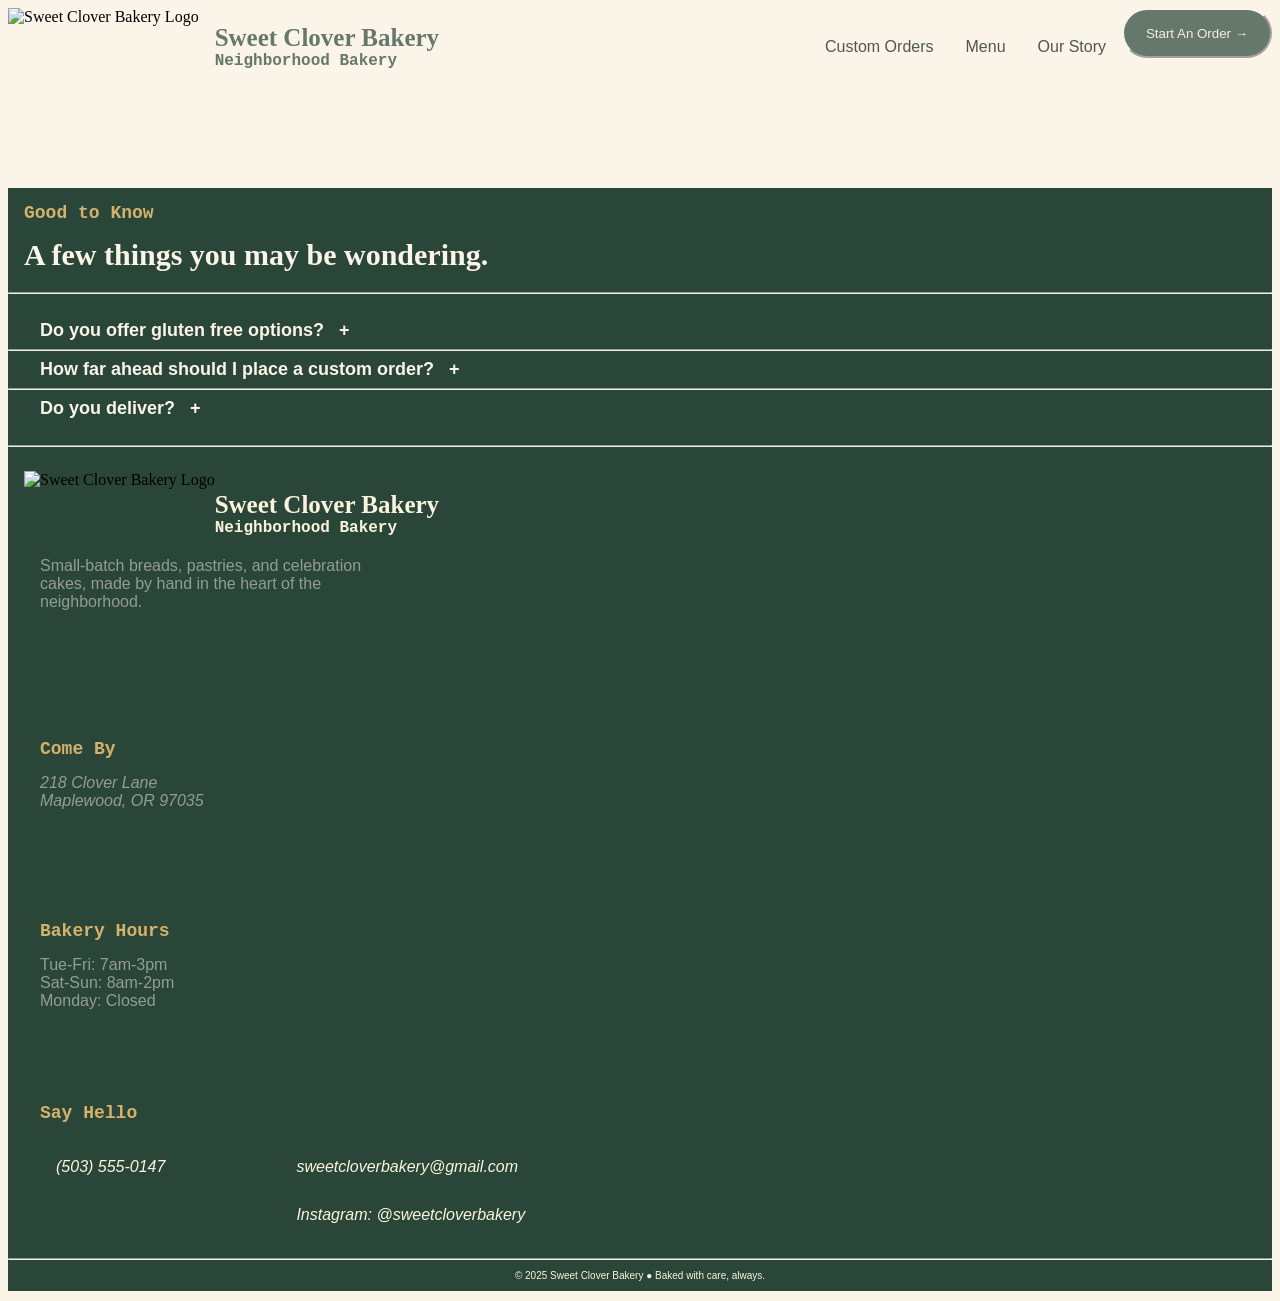
==== index.html @ be69b8a0 "Update index.html" ====
<!DOCTYPE html>
<html lang="en">
   <head>
      <!--
         Project Description:

         Author(s): Morgan Gray
         Date:   10/17/2026
   
         Filename: index.html
      NOTES: FIX STYLESHEET/REPO TO LOWERCASE, ADD MAIN TAG, FIX HEADER AND FOOTER TWEAKING
      -->
      
      <meta charset="utf-8" />
      <meta name="viewport" content="width=device-width, initial-scale=1" />
      <title></title>
      <link href="styles.css" rel="stylesheet" />
   </head>

   <body>
      <header>
         <nav>
           
             <!--logo -->
               <img class="scLogo" src="sweetCloverLogo.png" alt= "Sweet Clover Bakery Logo">
            
             
               <!-- Business Name header, code from: https://share.google/aimode/2FZoVvtYfwHOFoLVv -->
            <h3 class="subtitle"> <span class="title">Sweet Clover Bakery </span> 
               Neighborhood Bakery
            </h3>
            
            <ul>
               <!-- pages -->
               <li><a href="index.html">Our Story</a></li>
               <li><a href="Menu.html">Menu</a></li>
               <li><a href="Custom.html">Custom Orders</a></li>
            </ul>
            
            <!--Start an Order button, arrow unicode from W3Schools-->
            <button id="startOrder" type="button">Start An Order &#8594;</button>
         </nav>
      </header>

      <!--Start of informational content -->
      <div>
         
      </div>
      <footer>
      <!--expandible FAQ menu, code from w3Schools -->
         <h3 class="yellowHeaders"> Good to Know</h3>
         <div id="FAQs">
            <h4 class="bigWhiteText">A few things you may be wondering.</h4>
            <hr>
            <br>
            
            <details>
               <summary><strong>Do you offer gluten free options? &nbsp; +</strong></summary>
               <p>We bake a rotating selection of flourless treats, but our kitchen handles wheat flour daily and is not certified gluten-free.</p>
            </details>
            <hr class="subtleLine">
            
            <details>
               <summary><strong>How far ahead should I place a custom order? &nbsp; + </strong></summary>
               <p>We recommend at least 7 days for celebration cakes and 3 days for pastry boxes. Larger events may require more notice.</p>
            </details>
            <hr class="subtleLine">
            
            <details>
               <summary><strong>Do you deliver? &nbsp; +</strong></summary>
               <p>Local delivery is available for custom orders over $75 within 8 miles. A delivery fee is calculated with your quote.</p>
            </details>
            <br>
            <hr>
         </div>
         
   <!-- logo and name, blurb-->
         <div id="contacDivParent">
            <div class="contactDivChild">
               <img id="bottomLogo" src="greenLogo.png" alt= "Sweet Clover Bakery Logo" >

              <h3 class="subtitle"> <span class="title">Sweet Clover Bakery </span> 
                     Neighborhood Bakery
                  </h3>
               <p id="footerBlurb">Small-batch breads, pastries, and celebration <br>cakes, made by hand in the heart of the <br>neighborhood.</p>
            </div>
            
      <!--normal footer information -->
            <div class="contactDivChild">
               <h6 id="firstYellowHeader">Come By</h6>
              <address id="locationInfo">
                     218 Clover Lane <br>
                     Maplewood, OR 97035
               </address>
            </div>
            <div class="contactDivChild">
               <h6 class="yellowHeaders">Bakery Hours</h6>
               <p class="info">Tue-Fri: 7am-3pm<br>
                  Sat-Sun: 8am-2pm<br>
                  Monday: Closed
               </p>
            </div>
            
            
            <!-- contact info -->
            <div class="contactDivChild">
              <h6 class="yellowHeaders">Say Hello</h6>
              <address id="contactLinks">
                  <p class="info"><a href="tel:+5035550147">(503) 555-0147</a></p>
                  <a href="mailto:sweetcloverbakery@gmail.com">sweetcloverbakery@gmail.com</a><br>
                  <a href="https://instagram.com" target="_blank">Instagram: @sweetcloverbakery</a>
               </address> 
            </div>
         </div>
      
         <hr>
         <!-- unicodes from w3schools -->
         <p id="trademark">&#169; 2025 Sweet Clover Bakery &#x25CF; Baked with care, always.</p>
     
      </footer>
   </body>

</html>
---- styles.css ----
@charset "utf-8";

/*
   Project Name: Sweet Clover Bakery
   Author(s): Anna, Cailyn, Morgan
   Date:10-17-26
   Filename: styles.css

*/


/* HTML AND BODY STYLES */
html {
   background-color: rgb(250, 244, 233);
}


/* HEADER STYLES */
header{
   background:rgb(250, 244, 233);
}

/* NAVIGATION LIST STYLES */
nav{
      display: flex;
      flex-direction: row;
      background:rgb(250, 244, 233);
      column-count: 2;
      column-fill: balance;
}

ul{
   flex-grow: 3;
}
 
/*"menu, our story, custom orders" links*/
ul li{
   list-style-type: none;
   font-family: 'Roboto', 'Open Sans', sans-serif;
   display: flex;
   flex-direction: row;
   float: right;
   align-content: center;
   flex-wrap: nowrap;
}
 
 
ul li a{
   background:rgb(250, 244, 233);
   padding: 14px 16px;
   text-decoration: none;
   font-family: 'Roboto', 'Open Sans', sans-serif;
   color: rgb(81, 87, 81);
   display: flex;
   flex-direction: row;
   flex-wrap: nowrap;
   justify-content:stretch;
   float: right;
}
 
/*puts title and subtitle aligned vertically */
nav span.title{
   font-family: 'Times New Roman', 'Times', serif;
   font-size: 25px;
   color: rgb(102, 120, 107);
   display: block;
}
 
nav h3.subtitle{
  font-family: 'Raleway', 'Courier', monospace;
   font-size: 16px;
   color: rgb(102, 120, 107);
   display: block;
   margin-left: 16px;
}
 
img.scLogo{
   height: 80px;
   width: auto;
   margin: 0px;
}
 
/*Start an Order Button */
button#startOrder{
   background-color: rgb(102, 120, 107);
   color: rgb(244, 239, 228);
   border-radius: 35px;
   border-color: rgb(250, 244, 233);
   text-align: center;
   height: 50px;
   width: 150px;
   display: block;
   float: right;
   cursor:pointer;
}


/* ARTICLE OR DIV STYLES*/
/*collabsible FAQ menu styling */
h4.bigWhiteText{
   font-size: 30px;
   color: rgb(250, 244, 233);
   margin: 0 0 20px 16px;
}
 
details > summary{
   color:rgb(250, 244, 233);
   list-style: none;
   cursor: pointer;
   font-family: 'Roboto', 'Open Sans', sans-serif;
   padding-left: 16px;
   font-size: 18px;
 
}
 
details{
   color:rgb(250, 244, 233);
   font-family: 'Roboto', 'Open Sans', sans-serif;
   padding-left: 16px;
   text-align: left;
}
 
hr.subtleLine{
   color:rgb(102, 120, 107);
}

/* PAGE FOOTER STYLES*/



/* =============================================
   Tablet and Desktop Styles: greater than 510px
   =============================================
*/
@media only screen and (min-width:511px) {
   
      
   
}

/* =============================================
   Tablet and Desktop Styles: greater than 640px
   =============================================
*/
@media only screen and (min-width:641px) {
      
   
}

/* =============================================
   Tablet and Desktop Styles: greater than 720px
   =============================================
*/
@media only screen and (min-width: 721px) {
       
}

/* =============================================
   Tablet and Desktop Styles: greater than 1020px
   =============================================
*/
@media only screen and (min-width: 1021px) {

    
}
/* MENU PAGE STYLES */

#bakeryMenu {
   max-width: 1100px;
   margin: 0 auto;
   padding: 30px 20px;
}

#menuIntro {
   text-align: center;
   margin-bottom: 35px;
}

#bakeryMenu h1,
#bakeryMenu h2 {
   color: #315b3b;
}

.menuCategory {
   margin-bottom: 40px;
}

.menuCategory h2 {
   border-bottom: 2px solid #d5b96b;
   padding-bottom: 10px;
}

.menuCategory table {
   width: 100%;
   border-collapse: collapse;
   background-color: #fffdf8;
}

.menuCategory th,
.menuCategory td {
   padding: 12px;
   text-align: left;
   border-bottom: 1px solid #e5ddce;
}

.menuCategory th {
   background-color: #315b3b;
   color: white;
}

.menuCategory tbody tr:nth-child(even) {
   background-color: #f5efe3;
}

.menuCategory td:last-child,
.menuCategory th:last-child {
   white-space: nowrap;
}

#menuOrder {
   text-align: center;
   padding: 25px 0;
}

.menuLink {
   display: inline-block;
   background-color: #315b3b;
   color: white;
   padding: 12px 20px;
   border-radius: 5px;
   text-decoration: none;
   margin-top: 10px;
}

.menuLink:hover {
   background-color: #24452c;
}

/* PAGE FOOTER STYLES*/
 
footer{
    background-color:rgb(42,70,56);
}
 
/*container for 4 smaller divs*/
div#contactDivParent{
   display: flex;
   width: 100%;
   gap: 40px;
}
 
 
/*small divs: */
div.contactDivChild{
   flex: 1;
   padding: 16px;
   text-align: left;
}
 
img#bottomLogo{
   height:80px;
   width: auto;
   margin: 0px 0px 0px 0px;
   padding: 0px 0px 0px 0px;
   float: left;
}
 
footer span.title{
   font-family: 'Times New Roman', 'Times', serif;
   font-size: 25px;
   color: rgb(250, 244, 223);
   display: block;
   margin: 20px 0px 0px 0px;
}
 
footer h3.subtitle{
   font-family: 'Raleway', 'Courier', monospace;
   font-size: 16px;
   color: rgb(250, 244, 223);
   display: block;
   padding-bottom:20px;
   margin: 0px 0px 0px 16px;
}
 
p#footerBlurb{
   font-family: 'Roboto', 'Open Sans', sans-serif;
   color:rgb(147, 158, 145);
   background-color:rgb(42,70,56);
   float: left;
   margin: 0px 0px 75px 16px;
   padding-top: 0px;
 
}
 
 
/*yellow footer headers ("Come By" is spaced differently) */
footer h6#firstYellowHeader{
margin: 150px 0px 0px 16px;
padding-bottom: 15px;
font-size: 18px;
font-family: 'Raleway', 'Courier', monospace;
color: rgb(212, 178, 108);
}
h6.yellowHeaders, h3.yellowHeaders{
margin: 100px 0px 0px 16px;
padding:15px 0px;
font-size: 18px;
font-family: 'Raleway', 'Courier', monospace;
color: rgb(212, 178, 108);
}
 
 
/*footer info styling */
footer p.info{
   font-family: 'Roboto', 'Open Sans', sans-serif;
   color:rgb(147, 158, 145);
   float: left;
   margin: 0px 0px 20px 16px;
}
 
 
footer address#locationInfo{
   font-family: 'Roboto', 'Open Sans', sans-serif;
   color:rgb(147, 158, 145);
   background-color:rgb(42,70,56);
   margin:  0px 0px 20px 16px;
   display: block;
   float: left;
}
 
 
footer address#contactLinks :link{
   font-family: 'Roboto', 'Open Sans', sans-serif;
   color: rgb(250, 244, 223);
   background-color:rgb(42,70,56);
   text-decoration: none;
   margin: 0px 0px 10px 16px;
   padding: 20px 115px 0px 0px;
   display: inline-block;
}
footer address#contactLinks :hover{
   font-family: 'Roboto', 'Open Sans', sans-serif;
   color:rgbrgb(212, 178, 108);
   background-color: rgb(42,70,56);
   text-decoration: none;
   margin: 0px 0px 20px 16px;
   padding: 20px 700px 0px 0px;
   display: inline-block;
   float: left;
}
footer address#contactLinks :visited{
   font-family: 'Roboto', 'Open Sans', sans-serif;
   color: rgb(147, 158, 145);
   background-color: rgb(42,70,56);
   text-decoration: none;
   margin: 0px 0px 20px 16px;
   padding: 20px 700px 0px 0px;
   display: inline-block;
   float: left;
}
 
p#trademark{
   font-family: 'Roboto', 'Open Sans', sans-serif;
   color: rgb(250, 244, 223);
   text-align: center;
   font-size: 10px;
   padding-bottom: 10px;
}
 
 
/* =============================================
   Tablet and Desktop Styles: greater than 510px
   =============================================
*/
@media only screen and (min-width:511px) {

}
 
/* =============================================
   Tablet and Desktop Styles: greater than 640px
   =============================================
*/
@media only screen and (min-width:641px) {

}
 
/* =============================================
   Tablet and Desktop Styles: greater than 720px
   =============================================
*/
@media only screen and (min-width: 721px) {
}
 
/* =============================================
   Tablet and Desktop Styles: greater than 1020px
   =============================================
*/
@media only screen and (min-width: 1021px) {
 
    

}
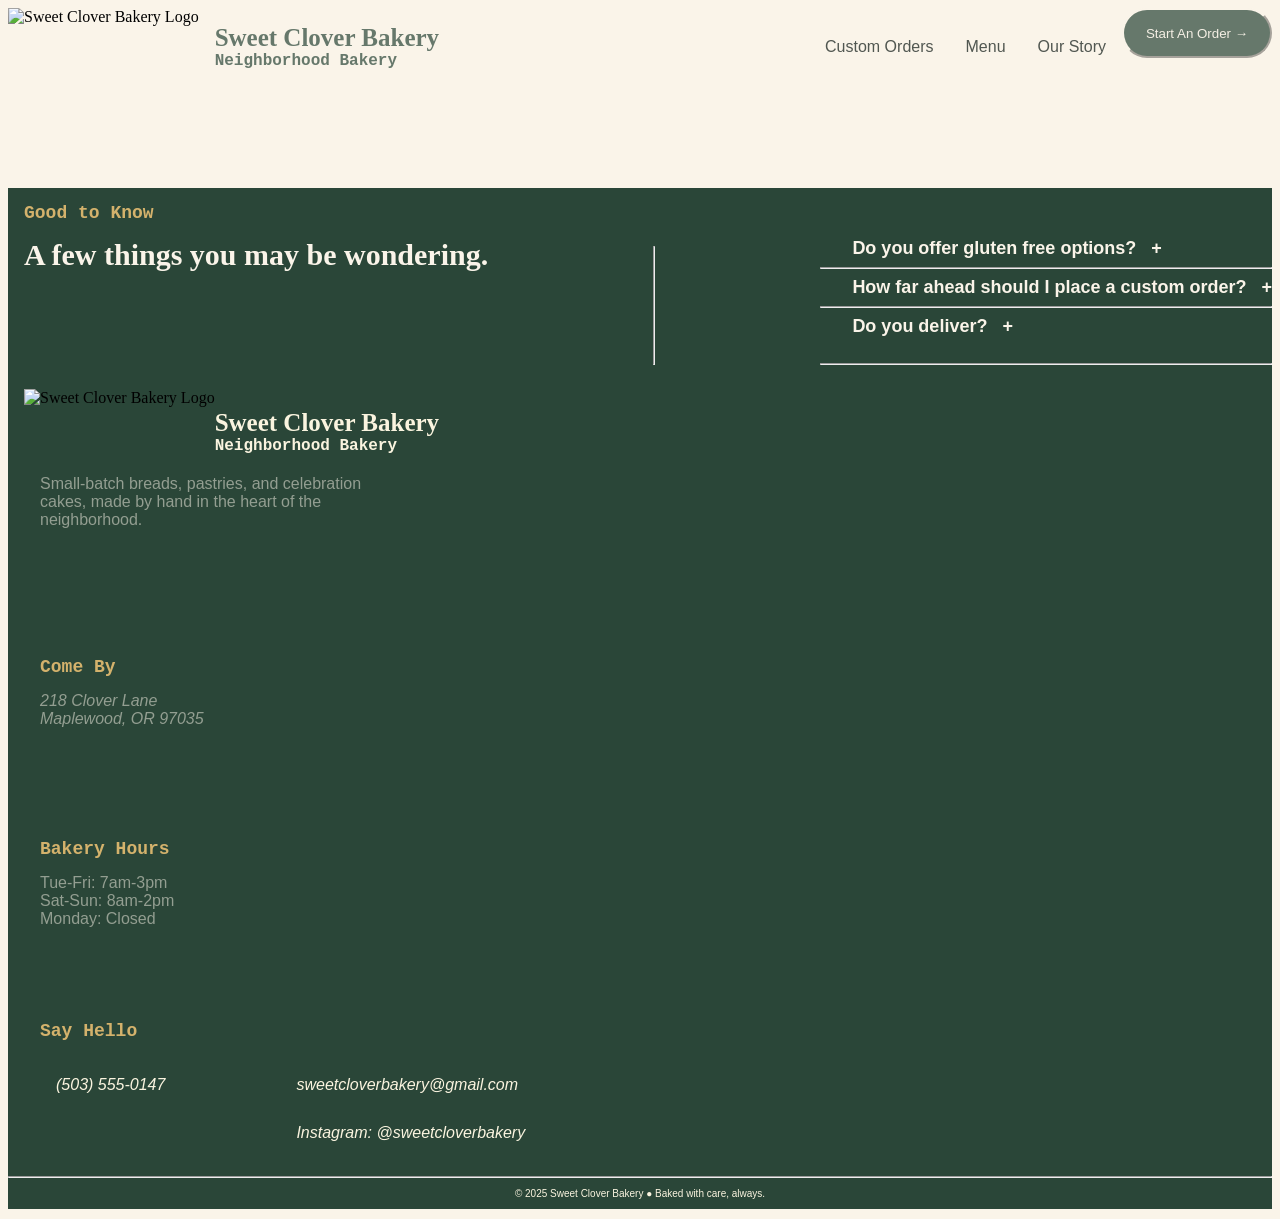
==== commit 1085dfcf: "Update index.html" ====
--- a/index.html
+++ b/index.html
@@ -53,7 +53,7 @@
             <h4 class="bigWhiteText">A few things you may be wondering.</h4>
             <hr>
             <br>
-            
+            <div>
             <details>
                <summary><strong>Do you offer gluten free options? &nbsp; +</strong></summary>
                <p>We bake a rotating selection of flourless treats, but our kitchen handles wheat flour daily and is not certified gluten-free.</p>
@@ -72,6 +72,7 @@
             </details>
             <br>
             <hr>
+            </div>
          </div>
          
    <!-- logo and name, blurb-->
--- a/styles.css
+++ b/styles.css
@@ -125,7 +125,9 @@
 }
 
 /* PAGE FOOTER STYLES*/
-
+div#FAQs {
+   display: flex;
+}
 
 
 /* =============================================
@@ -399,4 +401,4 @@
  
     
 
-}+}
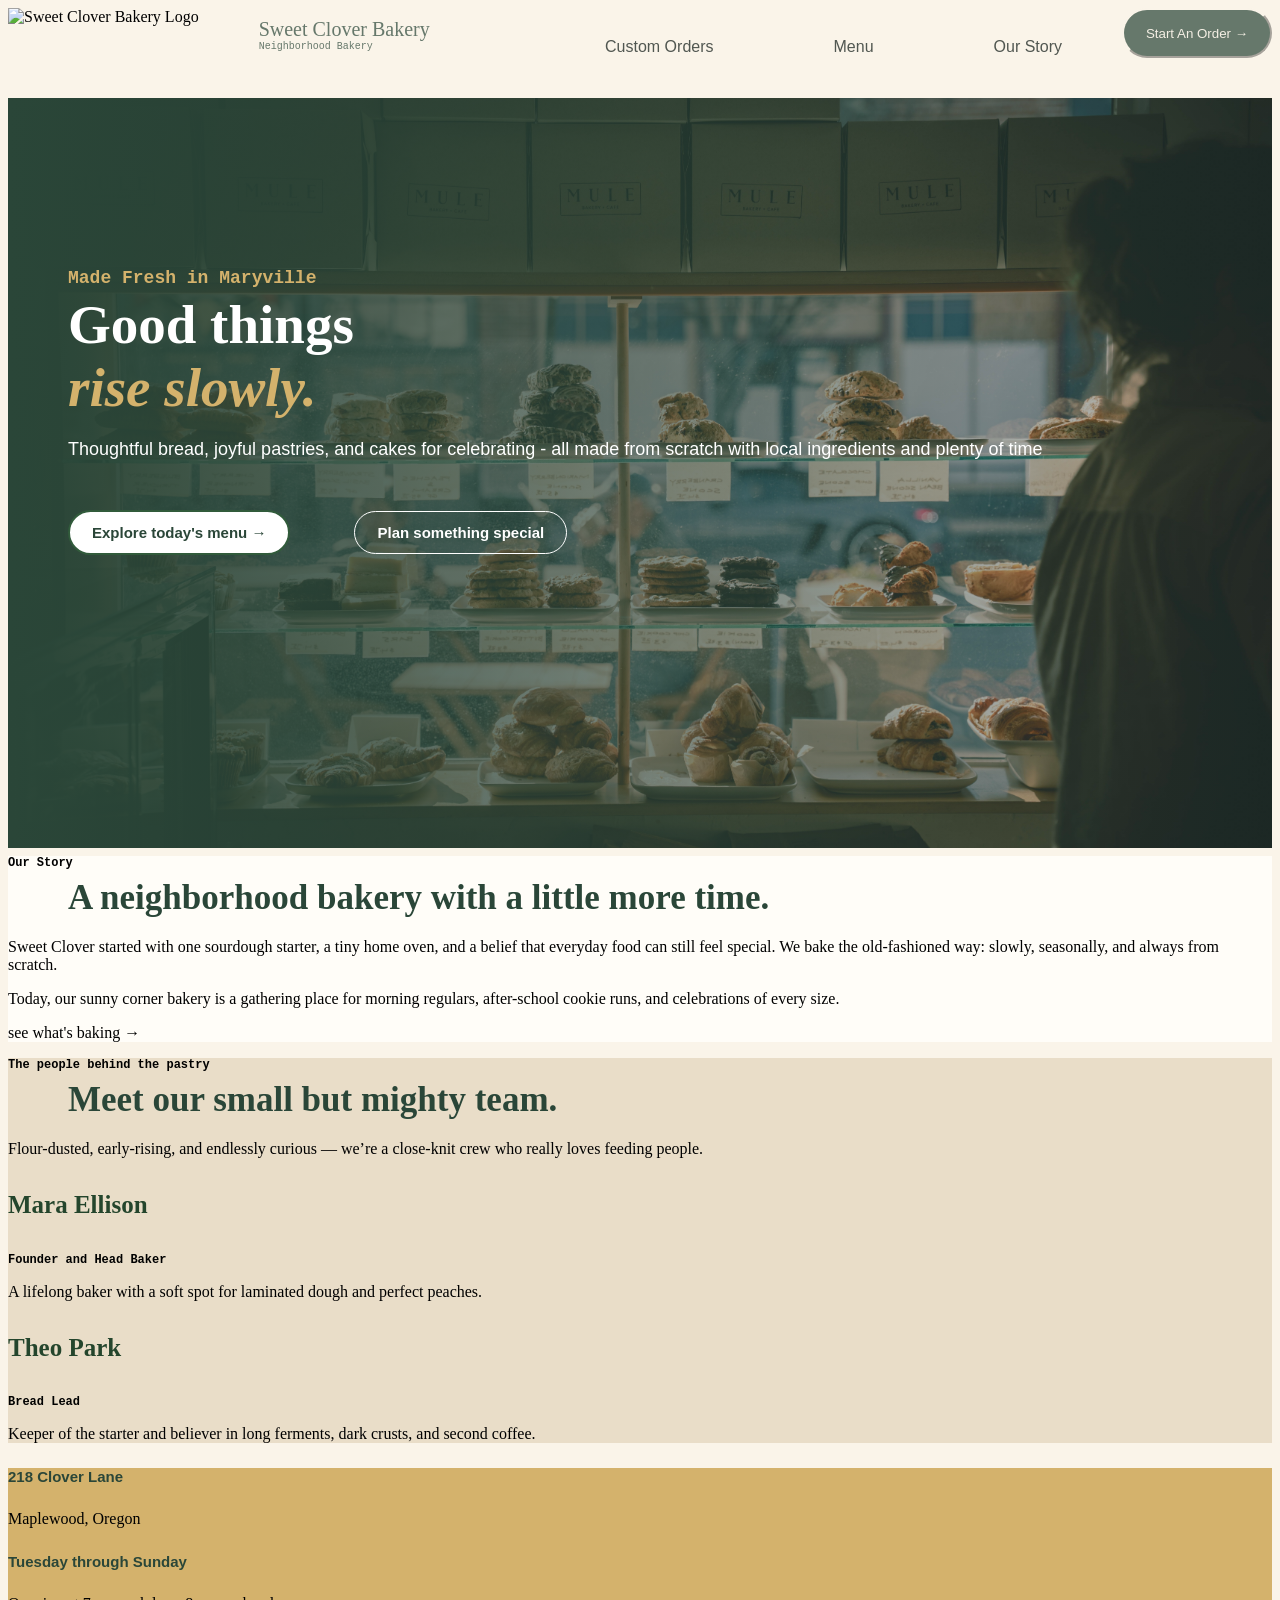
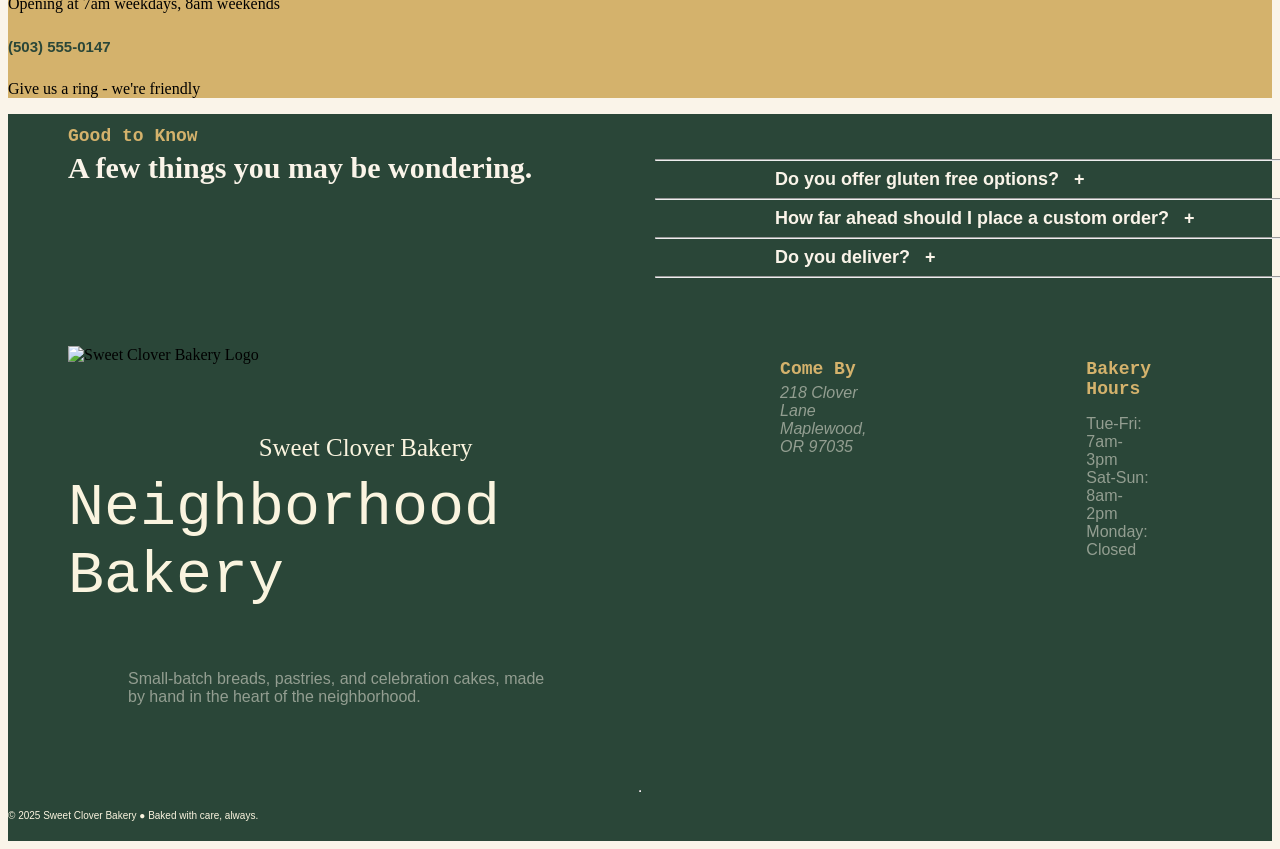
==== commit 080e6804: "Updated Index Footer tweaked for spacing and design, html index content created and partially styled" ====
--- a/index.html
+++ b/index.html
@@ -8,12 +8,12 @@
          Date:   10/17/2026
    
          Filename: index.html
-      NOTES: FIX STYLESHEET/REPO TO LOWERCASE, ADD MAIN TAG, FIX HEADER AND FOOTER TWEAKING
+      NOTES: FIX STYLESHEET/REPO TO LOWERCASE, FIX HEADER AND FOOTER TWEAKING
       -->
       
       <meta charset="utf-8" />
       <meta name="viewport" content="width=device-width, initial-scale=1" />
-      <title></title>
+      <title>Home - Sweet Clover Bakery</title>
       <link href="styles.css" rel="stylesheet" />
    </head>
 
@@ -26,9 +26,9 @@
             
              
                <!-- Business Name header, code from: https://share.google/aimode/2FZoVvtYfwHOFoLVv -->
-            <h3 class="subtitle"> <span class="title">Sweet Clover Bakery </span> 
+            <p class="smallSubtitle"> <span class="smallTitle">Sweet Clover Bakery </span> 
                Neighborhood Bakery
-            </h3>
+            </p>
             
             <ul>
                <!-- pages -->
@@ -42,82 +42,144 @@
          </nav>
       </header>
 
-      <!--Start of informational content -->
+      <main>
+         <!--Banner of homepage with background image and buttons to other pages -->
+         <div id="indexBanner">
+            <h1 class="yellowHeaders">Made Fresh in Maryville</h1>
+            <h2 id= "indexHeaderOne">Good things</h2>
+            <h2 id="indexHeaderTwo"><em>rise slowly.</em></h2>
+            
+            <p>Thoughtful bread, joyful pastries, and cakes for celebrating - all made from scratch with local ingredients and plenty of time</p>
+             
+            <button id="menuButton" type="button">Explore today's menu &#8594;</button>
+            <button id="customButton" type="button">Plan something special</button>
+         </div>
+         
+         <!-- "Our Story" part of homepage -->
+         <div id="indexOurStory">
+            <!--insert image here -->
+            <h1 class="smallHeader"> Our Story</h1>
+            <h3 class="mediumHeaderDark"> A neighborhood bakery with a little more time.</h3>
+            
+            <p>Sweet Clover started with one sourdough starter, a tiny home oven, and a belief
+               that everyday food can still feel special. We bake the old-fashioned way: slowly,
+               seasonally, and always from scratch.</p>
+
+            <p>Today, our sunny corner bakery is a gathering place for morning regulars, 
+               after-school cookie runs, and celebrations of every size.</p>
+            
+            <p>see what's baking &#8594;</p>
+         </div>
+         
+         <!--meet the team -->
+         <div id=indexMeetTheTeam>
+            <h1 class="smallHeader">The people behind the pastry</h1>
+            <h3 class="mediumHeaderDark">Meet our small but mighty team.</h3>
+            <p>Flour-dusted, early-rising, and endlessly curious
+            — we’re a close-knit crew who really loves feeding people.</p>
+            
+            <!--insert image of Mara here -->
+            <h4>Mara Ellison</h4>
+            <h1 class="smallHeader">Founder and Head Baker</h1>
+            
+            <p>A lifelong baker with a soft spot for laminated dough and perfect peaches.</p>
+            
+            <!-- insert image of Theo here -->
+            <h4>Theo Park</h4>
+            <h1 class="smallHeader">Bread Lead</h1>
+            
+            <p>Keeper of the starter and believer in long ferments, dark crusts, and second coffee.</p>
+         </div>
+         
+         <!--Yellow info section INSERT ICONS STILL -->
+         <div id="indexInfoSection">
+            <h5>218 Clover Lane</h5>
+            <p>Maplewood, Oregon</p>
+            <h5>Tuesday through Sunday</h5>
+            <p>Opening at 7am weekdays, 8am weekends</p>
+            <h5>(503) 555-0147</h5>
+            <p>Give us a ring - we're friendly</p>
+         </div>
+         
+      </main>
       <div>
          
       </div>
       <footer>
       <!--expandible FAQ menu, code from w3Schools -->
-         <h3 class="yellowHeaders"> Good to Know</h3>
-         <div id="FAQs">
-            <h4 class="bigWhiteText">A few things you may be wondering.</h4>
-            <hr>
-            <br>
-            <div>
+         <h1 class="yellowHeaders row"> Good to Know</h1>
+         <div class="row" id="faqs">
+            
+            <div id="faqHeader">
+               <h3 i>A few things you may be wondering.</h3>
+            </div>
+            
+            <div id="faqDropBox">
+               <hr>
             <details>
                <summary><strong>Do you offer gluten free options? &nbsp; +</strong></summary>
                <p>We bake a rotating selection of flourless treats, but our kitchen handles wheat flour daily and is not certified gluten-free.</p>
             </details>
-            <hr class="subtleLine">
-            
+            <hr>
+           
             <details>
                <summary><strong>How far ahead should I place a custom order? &nbsp; + </strong></summary>
                <p>We recommend at least 7 days for celebration cakes and 3 days for pastry boxes. Larger events may require more notice.</p>
             </details>
-            <hr class="subtleLine">
-            
+            <hr>
+           
             <details>
                <summary><strong>Do you deliver? &nbsp; +</strong></summary>
                <p>Local delivery is available for custom orders over $75 within 8 miles. A delivery fee is calculated with your quote.</p>
             </details>
-            <br>
+ 
             <hr>
             </div>
          </div>
-         
+        
    <!-- logo and name, blurb-->
-         <div id="contacDivParent">
+         <div class="row" id="contacDivParent">
             <div class="contactDivChild">
                <img id="bottomLogo" src="greenLogo.png" alt= "Sweet Clover Bakery Logo" >
-
-              <h3 class="subtitle"> <span class="title">Sweet Clover Bakery </span> 
+ 
+              <p class="smallSubtitle"> <span class="smallTitle">Sweet Clover Bakery </span>
                      Neighborhood Bakery
-                  </h3>
-               <p id="footerBlurb">Small-batch breads, pastries, and celebration <br>cakes, made by hand in the heart of the <br>neighborhood.</p>
+                  </p>
+               <p class="info">Small-batch breads, pastries, and celebration cakes, made by hand in the heart of the neighborhood.</p>
             </div>
-            
+           
       <!--normal footer information -->
             <div class="contactDivChild">
-               <h6 id="firstYellowHeader">Come By</h6>
-              <address id="locationInfo">
+               <h1 class="yellowHeaders">Come By</h1>
+              <address class="info">
                      218 Clover Lane <br>
                      Maplewood, OR 97035
                </address>
             </div>
             <div class="contactDivChild">
-               <h6 class="yellowHeaders">Bakery Hours</h6>
+               <h1 class="yellowHeaders">Bakery Hours</h1>
                <p class="info">Tue-Fri: 7am-3pm<br>
                   Sat-Sun: 8am-2pm<br>
                   Monday: Closed
                </p>
             </div>
-            
+           
             
             <!-- contact info -->
             <div class="contactDivChild">
-              <h6 class="yellowHeaders">Say Hello</h6>
+              <h1 class="yellowHeaders">Say Hello</h1>
               <address id="contactLinks">
-                  <p class="info"><a href="tel:+5035550147">(503) 555-0147</a></p>
-                  <a href="mailto:sweetcloverbakery@gmail.com">sweetcloverbakery@gmail.com</a><br>
-                  <a href="https://instagram.com" target="_blank">Instagram: @sweetcloverbakery</a>
-               </address> 
+                  <a href=tel:+5035550147>(503) 555-0147 <br></a> 
+                  <a href=mailto:sweetcloverbakery@gmail.com>sweetcloverbakery@gmail.com <br></a> 
+                  <a href=https://www.instagram.com target="_blank">Instagram: @sweetcloverbakery</a>
+               </address>
             </div>
          </div>
-      
+     
          <hr>
          <!-- unicodes from w3schools -->
-         <p id="trademark">&#169; 2025 Sweet Clover Bakery &#x25CF; Baked with care, always.</p>
-     
+         <p class="row" id="trademark">&#169; 2025 Sweet Clover Bakery &#x25CF; Baked with care, always.</p>
+    
       </footer>
    </body>
 
--- a/styles.css
+++ b/styles.css
@@ -47,7 +47,7 @@
  
 ul li a{
    background:rgb(250, 244, 233);
-   padding: 14px 16px;
+   padding: 14px 60px;
    text-decoration: none;
    font-family: 'Roboto', 'Open Sans', sans-serif;
    color: rgb(81, 87, 81);
@@ -59,23 +59,23 @@
 }
  
 /*puts title and subtitle aligned vertically */
-nav span.title{
+nav span.smallTitle{
    font-family: 'Times New Roman', 'Times', serif;
-   font-size: 25px;
+   font-size: 20px;
    color: rgb(102, 120, 107);
    display: block;
 }
  
-nav h3.subtitle{
-  font-family: 'Raleway', 'Courier', monospace;
-   font-size: 16px;
+nav p.smallSubtitle{
+  font-family: 'Courier', monospace;
+   font-size: 10px;
    color: rgb(102, 120, 107);
    display: block;
-   margin-left: 16px;
+   margin-left: 60px;
 }
  
 img.scLogo{
-   height: 80px;
+   height: 50px;
    width: auto;
    margin: 0px;
 }
@@ -96,11 +96,121 @@
 
 
 /* ARTICLE OR DIV STYLES*/
+
+h1.smallHeader{
+   font-size: 12px;
+   font-family: 'Courier', monospace;
+}
+
+h2#indexHeaderOne{
+   font-size: 55px;
+   font-family: serif;
+   color: white;
+   margin: 0px 0px 0px 60px;
+}
+
+h2#indexHeaderTwo{
+   font-size: 55px;
+   font-family: serif;
+   color: rgb(212, 178, 108);
+   margin: 0px 0px 20px 60px;
+}
+
+h3.mediumHeaderDark{
+   font-size: 35px;
+   font-family: serif;
+   color:rgb(42,70,56);
+}
+
+h4{
+   font-size: 25px;
+   font-family: serif;
+   color: rgb(36, 69, 44);
+}
+
+h5{
+   font-size: 15px;
+   font-family: sans-serif;
+   color: rgb(42,70,56);
+}
+
+
+/* Code from https://webdevetc.com/
+ blog/how-to-add-a-gradient-overlay-to-a-background-image-using-just
+-css-and-html/ */
+div#indexBanner{
+   width: 100%;
+   height: 750px;
+   background-image: 
+      linear-gradient(to right, 
+      rgba(42, 70, 56, 1),
+      rgba(102, 120, 107, 0.2)),
+      url("bannerImage.jpg");
+   background-size: cover;
+   background-position: center;
+}
+
+div#indexBanner p{
+   color: white;
+   font-family: sans-serif;
+   font-size: 18px;
+   margin:0px 0px 50px 60px;
+}
+
+button#menuButton{
+   background-color: white;
+   color: rgb(42,70,56);
+   padding: 12px 22px;
+   border: 2px solid rgb(49, 91, 59);
+   border-radius: 60px;
+   font-family: 'Roboto', 'Open Sans', sans-serif;
+   font-size: 15px;
+   font-weight: bold;
+   cursor: pointer;
+   transition: background-color 0.2s ease,
+               color 0.2s ease;
+   margin: 0px 60px 0px 60px;
+}
+
+button#customButton{
+   background-color: transparent;
+   color: white;
+   padding: 12px 22px;
+   border: 0.5px solid white;
+   border-radius: 60px;
+   font-family: 'Roboto', 'Open Sans', sans-serif;
+   font-size: 15px;
+   font-weight: bold;
+   cursor: pointer;
+   transition: background-color 0.2s ease,
+               color 0.2s ease;
+   margin: 0px 60px 0px 0px;
+}
+
+
+
+
+
+
+
+
 /*collabsible FAQ menu styling */
-h4.bigWhiteText{
+div#indexOurStory{
+   background-color: rgb(255, 253, 248);
+}
+
+div#indexMeetTheTeam{
+   background-color: rgb(233, 221, 200);
+}
+
+div#indexInfoSection{
+   background-color: rgb(212, 178, 108);
+}
+
+h3{
    font-size: 30px;
    color: rgb(250, 244, 233);
-   margin: 0 0 20px 16px;
+   margin: 0 0 20px 60px;
 }
  
 details > summary{
@@ -108,7 +218,7 @@
    list-style: none;
    cursor: pointer;
    font-family: 'Roboto', 'Open Sans', sans-serif;
-   padding-left: 16px;
+   padding-left: 60px;
    font-size: 18px;
  
 }
@@ -116,7 +226,7 @@
 details{
    color:rgb(250, 244, 233);
    font-family: 'Roboto', 'Open Sans', sans-serif;
-   padding-left: 16px;
+   padding-left: 60px;
    text-align: left;
 }
  
@@ -124,9 +234,707 @@
    color:rgb(102, 120, 107);
 }
 
+
 /* PAGE FOOTER STYLES*/
-div#FAQs {
+
+
+footer{
    display: flex;
+   flex-wrap: wrap;
+   background-color:rgb(42,70,56);
+} 
+
+.row{
+   display: flex;
+   width: 100%;
+   gap: 15px;
+} 
+
+.yellowHeaders, yellowHeader row{
+flex: 1 0 100%;
+font-size: 18px;
+font-family: 'Courier', monospace;
+color: rgb(212, 178, 108);
+margin-bottom: 5px;
+margin-left: 60px;
+}
+
+div#indexBanner h1{
+   padding-top: 170px;
+}
+
+#faqHeader{
+   flex: 1 0 50%;
+}
+
+#faqDropBox{
+   flex: 1 0 50%;
+}
+
+#contacDivParent{
+   flex: 1 0 25%;
+   flex-wrap: nowrap;
+
+   
+   width: 100%;
+   gap: 40px;
+}
+
+#trademark {
+   flex: 1 0 100%;
+   font-family: 'Roboto', 'Open Sans', sans-serif;
+   color: rgb(250, 244, 223);
+   text-align: center;
+   font-size: 10px;
+   padding-bottom: 10px;
+}
+ 
+div.contactDivChild{
+   flex: 1;
+   padding: 60px;
+}
+
+img#bottomLogo{
+   height:75px;
+   width: auto;
+   float: left;
+   margin: 0px;
+}
+
+
+footer span.smallTitle{
+   font-family: 'Times New Roman', 'Times', serif;
+   font-size: 25px;
+   color: rgb(250, 244, 223);
+}
+
+footer p.smallSubtitle{
+   font-family:'Courier', monospace;
+   font-size: 60px;
+   color: rgb(250, 244, 223);
+   margin-right: 60px;
+}
+
+/*START OF CODE THAT NEEDS FIXED */ 
+p.info, address.info{
+   font-family: 'Roboto', 'Open Sans', sans-serif;
+   color:rgb(147, 158, 145);
+   background-color:rgb(42,70,56);
+   margin-left: 60px;
+}
+
+/*Instagram link needs fixed */
+footer address#contactLinks :link{
+   font-family: 'Roboto', 'Open Sans', sans-serif;
+   color: rgb(250, 244, 223);
+   background-color:rgb(42,70,56);
+   text-decoration: none;
+}
+
+footer address#contactLinks :visited{
+   font-family: 'Roboto', 'Open Sans', sans-serif;
+   color: rgb(147, 158, 145);
+   background-color: rgb(42,70,56);
+   text-decoration: none;
+}
+
+
+footer address#contactLinks :hover{
+   font-family: 'Roboto', 'Open Sans', sans-serif;
+   color:rgb(212, 178, 108);
+   background-color: rgb(42,70,56);
+   text-decoration: none;
+}
+
+ 
+
+/* MENU PAGE STYLES */
+
+#bakeryMenu {
+   max-width: 1100px;
+   margin: 0 auto;
+   padding: 30px 20px;
+}
+
+#menuIntro {
+   text-align: center;
+   margin-bottom: 35px;
+}
+
+#bakeryMenu h1,
+#bakeryMenu h2 {
+   color: #315b3b;
+}
+
+.menuCategory {
+   margin-bottom: 40px;
+}
+
+.menuCategory h2 {
+   border-bottom: 2px solid #d5b96b;
+   padding-bottom: 10px;
+}
+
+.menuCategory table {
+   width: 100%;
+   border-collapse: collapse;
+   background-color: #fffdf8;
+}
+
+.menuCategory th,
+.menuCategory td {
+   padding: 12px;
+   text-align: left;
+   border-bottom: 1px solid #e5ddce;
+}
+
+.menuCategory th {
+   background-color: #315b3b;
+   color: white;
+}
+
+.menuCategory tbody tr:nth-child(even) {
+   background-color: #f5efe3;
+}
+
+.menuCategory td:last-child,
+.menuCategory th:last-child {
+   white-space: nowrap;
+}
+
+#menuOrder {
+   text-align: center;
+   padding: 25px 0;
+}
+
+.menuLink {
+   display: inline-block;
+   background-color: #315b3b;
+   color: white;
+   padding: 12px 20px;
+   border-radius: 5px;
+   text-decoration: none;
+   margin-top: 10px;
+}
+
+.menuLink:hover {
+   background-color: #24452c;
+}
+
+/* PAGE FOOTER STYLES*/
+ 
+
+ 
+
+
+ 
+ 
+
+
+ 
+
+ 
+
+ 
+ 
+/* =============================================
+   Tablet and Desktop Styles: greater than 510px
+   =============================================
+*/
+@media only screen and (min-width:511px) {
+
+}
+ 
+/* =============================================
+   Tablet and Desktop Styles: greater than 640px
+   =============================================
+*/
+@media only screen and (min-width:641px) {
+
+}
+ 
+/* =============================================
+   Tablet and Desktop Styles: greater than 720px
+   =============================================
+*/
+@media only screen and (min-width: 721px) {
+}
+ 
+/* =============================================
+   Tablet and Desktop Styles: greater than 1020px
+   =============================================
+*/
+@media only screen and (min-width: 1021px) {
+ 
+    
+
+}
+
+/* =============================================
+   CUSTOM ORDERS PAGE STYLES
+   Added for the Sweet Clover Bakery milestone
+   ============================================= */
+
+#customOrders {
+   background-color: rgb(250, 244, 233);
+   color: rgb(65, 70, 62);
+   font-family: 'Roboto', 'Open Sans', sans-serif;
+   line-height: 1.7;
+}
+
+#customOrders * {
+   box-sizing: border-box;
+}
+
+#customOrders h1,
+#customOrders h2,
+#customOrders h3 {
+   font-family:'Courier', monospace;
+   line-height: 1.3;
+}
+
+#customOrders h1,
+#customOrders h2 {
+   color: rgb(49, 91, 59);
+}
+
+#customOrders h3 {
+   color: rgb(102, 120, 107);
+}
+
+#customOrders p {
+   max-width: 720px;
+}
+
+#customOrders img {
+   display: block;
+   width: 100%;
+   height: 100%;
+   object-fit: cover;
+}
+
+#customOrders .customEyebrow {
+   color: rgb(130, 105, 57);
+   font-size: 0.78rem;
+   font-weight: bold;
+   letter-spacing: 2px;
+   margin-bottom: 10px;
+}
+
+#customOrders .customTagline {
+   color: rgb(102, 120, 107);
+   font-size: 1.15rem;
+   font-style: italic;
+}
+
+/* Introduction and hero image */
+
+#customOrders #customHero {
+   display: grid;
+   grid-template-columns: 1fr;
+   gap: 30px;
+   align-items: center;
+   padding: 45px 6%;
+}
+
+#customOrders .customHeroText {
+   padding: 10px 0;
+}
+
+#customOrders .customHeroText h1 {
+   font-family: 'Times New Roman', 'Times', serif;
+   font-size: clamp(2.2rem, 5vw, 3.6rem);
+   margin: 0 0 15px;
+}
+
+#customOrders .customHeroImage {
+   height: 300px;
+   overflow: hidden;
+   border-radius: 12px;
+}
+
+#customOrders .customHeroImage img {
+   border-radius: 12px;
+}
+
+#customOrders .customButton,
+#customOrders .customSubmitButton {
+   display: inline-block;
+   background-color: rgb(49, 91, 59);
+   color: rgb(255, 253, 248);
+   padding: 13px 22px;
+   border: 2px solid rgb(49, 91, 59);
+   border-radius: 6px;
+   text-decoration: none;
+   font-family: 'Roboto', 'Open Sans', sans-serif;
+   font-size: 1rem;
+   font-weight: bold;
+   cursor: pointer;
+   transition: background-color 0.2s ease,
+               color 0.2s ease;
+}
+
+#customOrders .customButton {
+   margin-top: 12px;
+}
+
+#customOrders .customButton:hover,
+#customOrders .customSubmitButton:hover {
+   background-color: rgb(36, 69, 44);
+   border-color: rgb(36, 69, 44);
+}
+
+#customOrders .customButton:focus-visible,
+#customOrders button:focus-visible,
+#customOrders input:focus-visible,
+#customOrders select:focus-visible,
+#customOrders textarea:focus-visible {
+   outline: 3px solid rgb(130, 105, 57);
+   outline-offset: 3px;
+}
+
+/* Shared section layout */
+
+#customOrders .customSection {
+   padding: 50px 6%;
+}
+
+#customOrders .customAltSection {
+   background-color: rgb(245, 239, 227);
+}
+
+#customOrders .customSectionHeading {
+   max-width: 760px;
+   margin: 0 auto 35px;
+   text-align: center;
+}
+
+#customOrders .customSectionHeading p {
+   margin-left: auto;
+   margin-right: auto;
+}
+
+#customOrders .customSectionHeading h2 {
+   font-family: 'Times New Roman', 'Times', serif;
+   font-size: clamp(1.9rem, 4vw, 2.6rem);
+   margin: 0 0 14px;
+}
+
+#customOrders .customSectionHeading > p:last-child {
+   margin-bottom: 0;
+}
+
+/* Cake feature cards */
+
+#customOrders .customFeatureGrid {
+   display: grid;
+   grid-template-columns: 1fr;
+   gap: 24px;
+   max-width: 1100px;
+   margin: 0 auto;
+}
+
+#customOrders .customFeature {
+   background-color: rgb(255, 253, 248);
+   border: 1px solid rgb(229, 221, 206);
+   border-radius: 10px;
+   overflow: hidden;
+}
+
+#customOrders .customFeature > img {
+   height: 230px;
+}
+
+#customOrders .customFeatureContent {
+   padding: 22px;
+}
+
+#customOrders .customFeatureContent h3,
+#customOrders .customTreatText h3 {
+   font-size: 1.25rem;
+   margin-top: 0;
+   margin-bottom: 12px;
+}
+
+#customOrders .customOptionList {
+   padding-left: 22px;
+   margin-bottom: 0;
+}
+
+#customOrders .customOptionList li {
+   margin-bottom: 5px;
+}
+
+/* Cookies and dessert boxes */
+
+#customOrders .customTreatGrid {
+   display: grid;
+   grid-template-columns: 1fr;
+   gap: 25px;
+   max-width: 1100px;
+   margin: 0 auto;
+}
+
+#customOrders .customTreatCard {
+   background-color: rgb(255, 253, 248);
+   border: 1px solid rgb(229, 221, 206);
+   border-radius: 10px;
+   overflow: hidden;
+}
+
+#customOrders .customTreatCard > img {
+   height: 260px;
+}
+
+#customOrders .customTreatText {
+   padding: 24px;
+}
+
+#customOrders .customTreatText p {
+   margin-top: 0;
+}
+
+/* Four-step ordering process */
+
+#customOrders .customSteps {
+   display: grid;
+   grid-template-columns: 1fr;
+   gap: 25px;
+   max-width: 1100px;
+   margin: 0 auto;
+}
+
+#customOrders .customStep {
+   padding: 24px;
+   border-top: 3px solid rgb(212, 178, 108);
+   background-color: rgb(255, 253, 248);
+   border-radius: 4px;
+}
+
+#customOrders .customStepNumber {
+   display: block;
+   color: rgb(130, 105, 57);
+   font-family: 'Times New Roman', 'Times', serif;
+   font-size: 2rem;
+   font-weight: bold;
+   margin-bottom: 12px;
+}
+
+#customOrders .customStep h3 {
+   font-size: 1.15rem;
+   margin: 0 0 10px;
+}
+
+#customOrders .customStep p {
+   margin-bottom: 0;
+}
+
+#customOrders .customNotice {
+   max-width: 850px;
+   margin: 30px auto 0;
+   padding: 18px 22px;
+   background-color: rgb(255, 253, 248);
+   border-left: 4px solid rgb(212, 178, 108);
+   border-radius: 4px;
+}
+
+/* Custom order request form */
+
+#customOrders .customForm {
+   max-width: 900px;
+   margin: 0 auto;
+   padding: 28px;
+   background-color: rgb(255, 253, 248);
+   border: 1px solid rgb(229, 221, 206);
+   border-radius: 10px;
+}
+
+#customOrders .customForm fieldset {
+   min-width: 0;
+   margin: 0 0 28px;
+   padding: 22px;
+   border: 1px solid rgb(213, 185, 107);
+   border-radius: 6px;
+}
+
+#customOrders .customForm legend {
+   padding: 0 10px;
+   color: rgb(49, 91, 59);
+   font-family: 'Courier', monospace;
+   font-size: 1.15rem;
+   font-weight: bold;
+}
+
+#customOrders .customFormGrid {
+   display: grid;
+   grid-template-columns: 1fr;
+   gap: 20px;
+}
+
+#customOrders .customFormField {
+   display: flex;
+   flex-direction: column;
+   min-width: 0;
+   gap: 7px;
+}
+
+#customOrders .customFormField label {
+   color: rgb(65, 70, 62);
+   font-weight: bold;
+}
+
+#customOrders .customFormField input,
+#customOrders .customFormField select,
+#customOrders .customFormField textarea {
+   width: 100%;
+   min-height: 46px;
+   padding: 11px 12px;
+   border: 1px solid rgb(6, 166, 151);
+   border-radius: 5px;
+   background-color: white;
+   color: rgb(45, 49, 44);
+   font: inherit;
+}
+
+#customOrders .customFormField textarea {
+   min-height: 130px;
+   resize: vertical;
+}
+
+#customOrders .customFormField input::placeholder,
+#customOrders .customFormField textarea::placeholder {
+   color: rgb(95, 99, 91);
+   opacity: 1;
+}
+
+#customOrders .customFullWidth {
+   grid-column: 1 / -1;
+}
+
+#customOrders .customFieldHint {
+   font-size: 0.92rem;
+   color: rgb(83, 87, 78);
+}
+
+#customOrders .customFormActions {
+   display: flex;
+   flex-wrap: wrap;
+   gap: 12px;
+   align-items: center;
+}
+
+#customOrders .customResetButton {
+   display: inline-block;
+   padding: 13px 22px;
+   border: 2px solid rgb(102, 120, 107);
+   border-radius: 6px;
+   background-color: transparent;
+   color: rgb(49, 91, 59);
+   font: inherit;
+   font-weight: bold;
+   cursor: pointer;
+}
+
+#customOrders .customResetButton:hover {
+   background-color: rgb(236, 239, 231);
+}
+
+#customOrders .customFormDisclaimer {
+   margin: 22px 0 0;
+   font-size: 0.9rem;
+   color: rgb(83, 87, 78);
+}
+
+/* Responsive layout: tablets */
+
+@media only screen and (min-width: 641px) {
+   #customOrders #customHero {
+      grid-template-columns: 1fr 1fr;
+      gap: 40px;
+      padding-top: 60px;
+      padding-bottom: 60px;
+   }
+
+   #customOrders .customHeroImage {
+      height: 400px;
+   }
+
+   #customOrders .customFeatureGrid {
+      grid-template-columns: repeat(2, minmax(0, 1fr));
+   }
+
+   #customOrders .customSteps {
+      grid-template-columns: repeat(2, minmax(0, 1fr));
+   }
+
+   #customOrders .customFormGrid {
+      grid-template-columns: repeat(2, minmax(0, 1fr));
+   }
+}
+
+/* Responsive layout: desktop */
+
+@media only screen and (min-width: 1021px) {
+   #customOrders .customFeatureGrid {
+      grid-template-columns: repeat(3, minmax(0, 1fr));
+   }
+
+   #customOrders .customTreatGrid {
+      grid-template-columns: repeat(2, minmax(0, 1fr));
+   }
+
+   #customOrders .customSteps {
+      grid-template-columns: repeat(4, minmax(0, 1fr));
+   }
+
+   #customOrders #customHero {
+      padding-left: max(6%, calc((100% - 1200px) / 2));
+      padding-right: max(6%, calc((100% - 1200px) / 2));
+   }
+}
+
+/* Small-screen form and spacing adjustments */
+
+@media only screen and (max-width: 510px) {
+   #customOrders #customHero,
+   #customOrders .customSection {
+      padding: 60px 20px;
+   }
+
+   #customOrders .customHeroImage {
+      height: 240px;
+   }
+
+   #customOrders .customForm {
+      padding: 60px;
+   }
+
+   #customOrders .customForm fieldset {
+      padding: 15px;
+   }
+
+   #customOrders .customFormActions {
+      flex-direction: column;
+      align-items: stretch;
+   }
+
+   #customOrders .customSubmitButton,
+   #customOrders .customResetButton {
+      width: 100%;
+   }
+}
+
+/* Respect visitors who prefer reduced motion */
+
+@media (prefers-reduced-motion: reduce) {
+   #customOrders .customButton,
+   #customOrders .customSubmitButton {
+      transition: none;
+   }
+
+   html {
+      scroll-behavior: auto;
+   }
 }
 
 
@@ -165,240 +973,3 @@
 
     
 }
-/* MENU PAGE STYLES */
-
-#bakeryMenu {
-   max-width: 1100px;
-   margin: 0 auto;
-   padding: 30px 20px;
-}
-
-#menuIntro {
-   text-align: center;
-   margin-bottom: 35px;
-}
-
-#bakeryMenu h1,
-#bakeryMenu h2 {
-   color: #315b3b;
-}
-
-.menuCategory {
-   margin-bottom: 40px;
-}
-
-.menuCategory h2 {
-   border-bottom: 2px solid #d5b96b;
-   padding-bottom: 10px;
-}
-
-.menuCategory table {
-   width: 100%;
-   border-collapse: collapse;
-   background-color: #fffdf8;
-}
-
-.menuCategory th,
-.menuCategory td {
-   padding: 12px;
-   text-align: left;
-   border-bottom: 1px solid #e5ddce;
-}
-
-.menuCategory th {
-   background-color: #315b3b;
-   color: white;
-}
-
-.menuCategory tbody tr:nth-child(even) {
-   background-color: #f5efe3;
-}
-
-.menuCategory td:last-child,
-.menuCategory th:last-child {
-   white-space: nowrap;
-}
-
-#menuOrder {
-   text-align: center;
-   padding: 25px 0;
-}
-
-.menuLink {
-   display: inline-block;
-   background-color: #315b3b;
-   color: white;
-   padding: 12px 20px;
-   border-radius: 5px;
-   text-decoration: none;
-   margin-top: 10px;
-}
-
-.menuLink:hover {
-   background-color: #24452c;
-}
-
-/* PAGE FOOTER STYLES*/
- 
-footer{
-    background-color:rgb(42,70,56);
-}
- 
-/*container for 4 smaller divs*/
-div#contactDivParent{
-   display: flex;
-   width: 100%;
-   gap: 40px;
-}
- 
- 
-/*small divs: */
-div.contactDivChild{
-   flex: 1;
-   padding: 16px;
-   text-align: left;
-}
- 
-img#bottomLogo{
-   height:80px;
-   width: auto;
-   margin: 0px 0px 0px 0px;
-   padding: 0px 0px 0px 0px;
-   float: left;
-}
- 
-footer span.title{
-   font-family: 'Times New Roman', 'Times', serif;
-   font-size: 25px;
-   color: rgb(250, 244, 223);
-   display: block;
-   margin: 20px 0px 0px 0px;
-}
- 
-footer h3.subtitle{
-   font-family: 'Raleway', 'Courier', monospace;
-   font-size: 16px;
-   color: rgb(250, 244, 223);
-   display: block;
-   padding-bottom:20px;
-   margin: 0px 0px 0px 16px;
-}
- 
-p#footerBlurb{
-   font-family: 'Roboto', 'Open Sans', sans-serif;
-   color:rgb(147, 158, 145);
-   background-color:rgb(42,70,56);
-   float: left;
-   margin: 0px 0px 75px 16px;
-   padding-top: 0px;
- 
-}
- 
- 
-/*yellow footer headers ("Come By" is spaced differently) */
-footer h6#firstYellowHeader{
-margin: 150px 0px 0px 16px;
-padding-bottom: 15px;
-font-size: 18px;
-font-family: 'Raleway', 'Courier', monospace;
-color: rgb(212, 178, 108);
-}
-h6.yellowHeaders, h3.yellowHeaders{
-margin: 100px 0px 0px 16px;
-padding:15px 0px;
-font-size: 18px;
-font-family: 'Raleway', 'Courier', monospace;
-color: rgb(212, 178, 108);
-}
- 
- 
-/*footer info styling */
-footer p.info{
-   font-family: 'Roboto', 'Open Sans', sans-serif;
-   color:rgb(147, 158, 145);
-   float: left;
-   margin: 0px 0px 20px 16px;
-}
- 
- 
-footer address#locationInfo{
-   font-family: 'Roboto', 'Open Sans', sans-serif;
-   color:rgb(147, 158, 145);
-   background-color:rgb(42,70,56);
-   margin:  0px 0px 20px 16px;
-   display: block;
-   float: left;
-}
- 
- 
-footer address#contactLinks :link{
-   font-family: 'Roboto', 'Open Sans', sans-serif;
-   color: rgb(250, 244, 223);
-   background-color:rgb(42,70,56);
-   text-decoration: none;
-   margin: 0px 0px 10px 16px;
-   padding: 20px 115px 0px 0px;
-   display: inline-block;
-}
-footer address#contactLinks :hover{
-   font-family: 'Roboto', 'Open Sans', sans-serif;
-   color:rgbrgb(212, 178, 108);
-   background-color: rgb(42,70,56);
-   text-decoration: none;
-   margin: 0px 0px 20px 16px;
-   padding: 20px 700px 0px 0px;
-   display: inline-block;
-   float: left;
-}
-footer address#contactLinks :visited{
-   font-family: 'Roboto', 'Open Sans', sans-serif;
-   color: rgb(147, 158, 145);
-   background-color: rgb(42,70,56);
-   text-decoration: none;
-   margin: 0px 0px 20px 16px;
-   padding: 20px 700px 0px 0px;
-   display: inline-block;
-   float: left;
-}
- 
-p#trademark{
-   font-family: 'Roboto', 'Open Sans', sans-serif;
-   color: rgb(250, 244, 223);
-   text-align: center;
-   font-size: 10px;
-   padding-bottom: 10px;
-}
- 
- 
-/* =============================================
-   Tablet and Desktop Styles: greater than 510px
-   =============================================
-*/
-@media only screen and (min-width:511px) {
-
-}
- 
-/* =============================================
-   Tablet and Desktop Styles: greater than 640px
-   =============================================
-*/
-@media only screen and (min-width:641px) {
-
-}
- 
-/* =============================================
-   Tablet and Desktop Styles: greater than 720px
-   =============================================
-*/
-@media only screen and (min-width: 721px) {
-}
- 
-/* =============================================
-   Tablet and Desktop Styles: greater than 1020px
-   =============================================
-*/
-@media only screen and (min-width: 1021px) {
- 
-    
-
-}
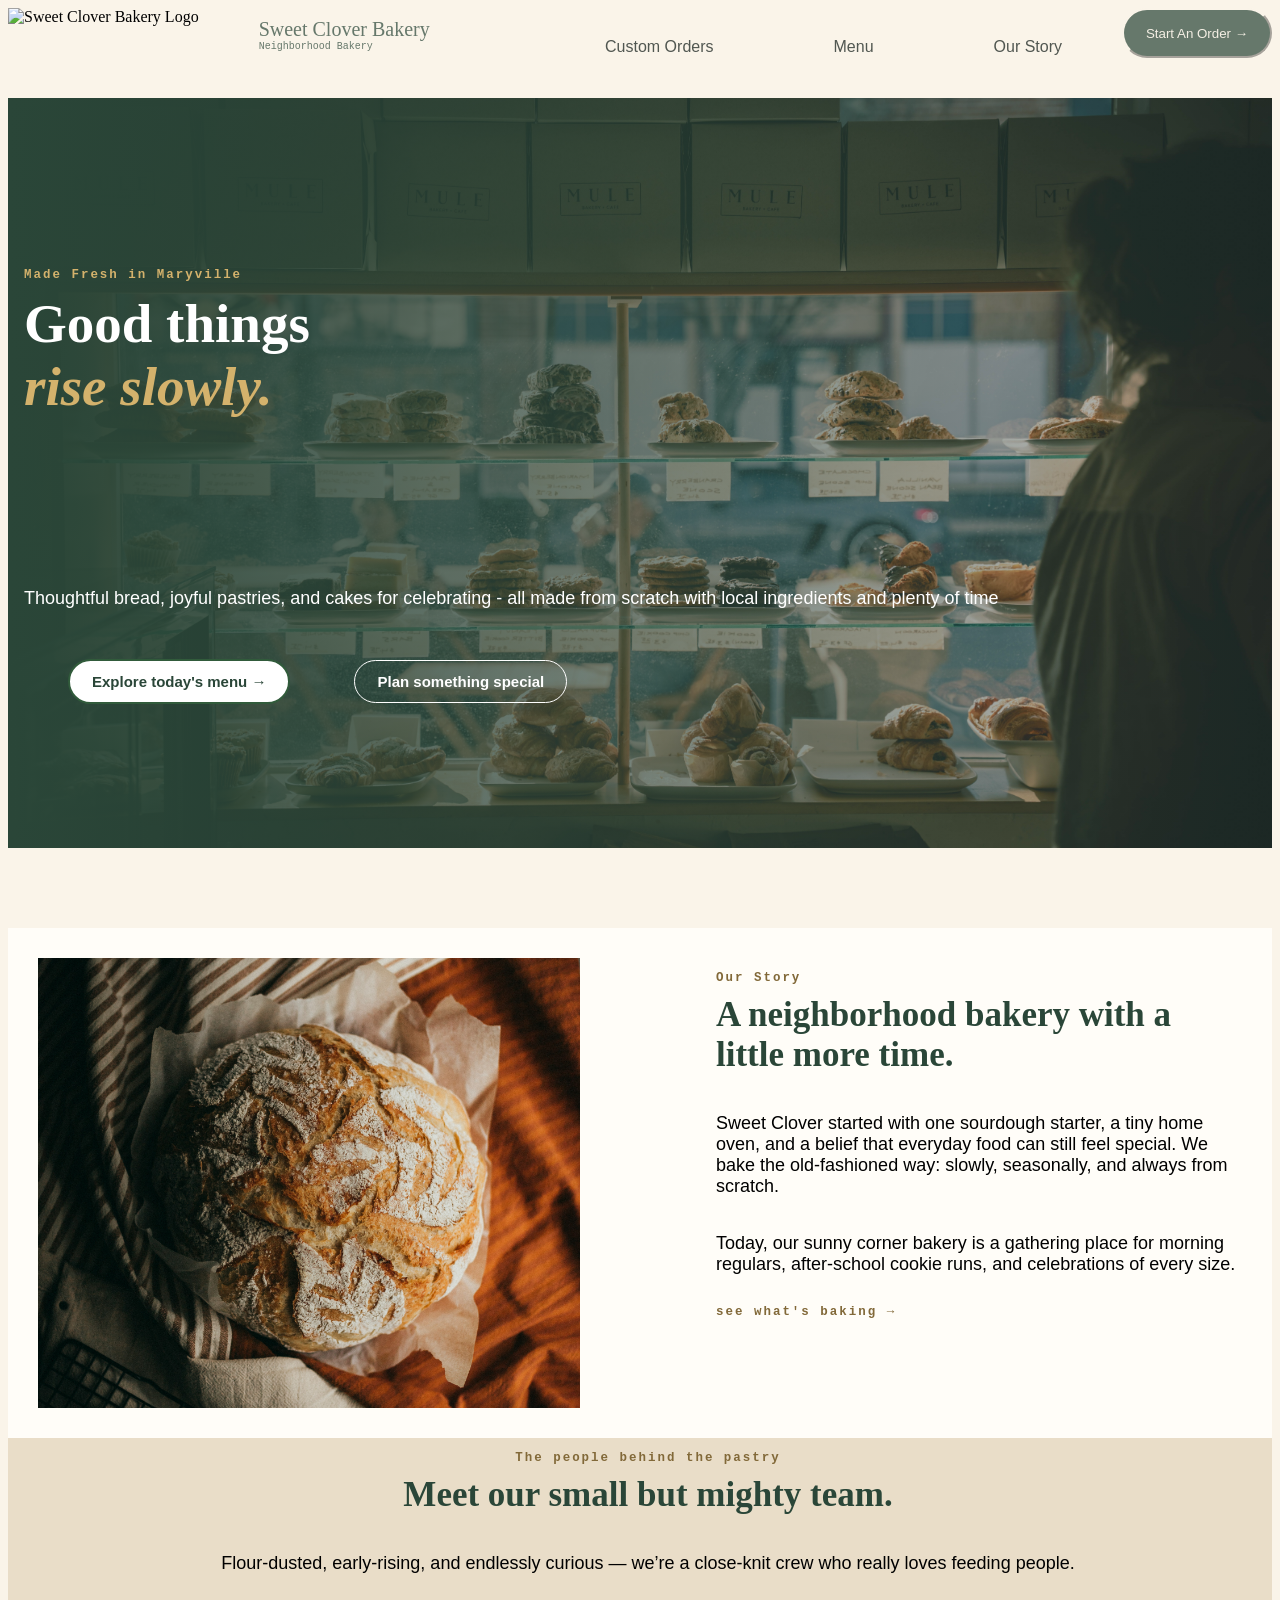
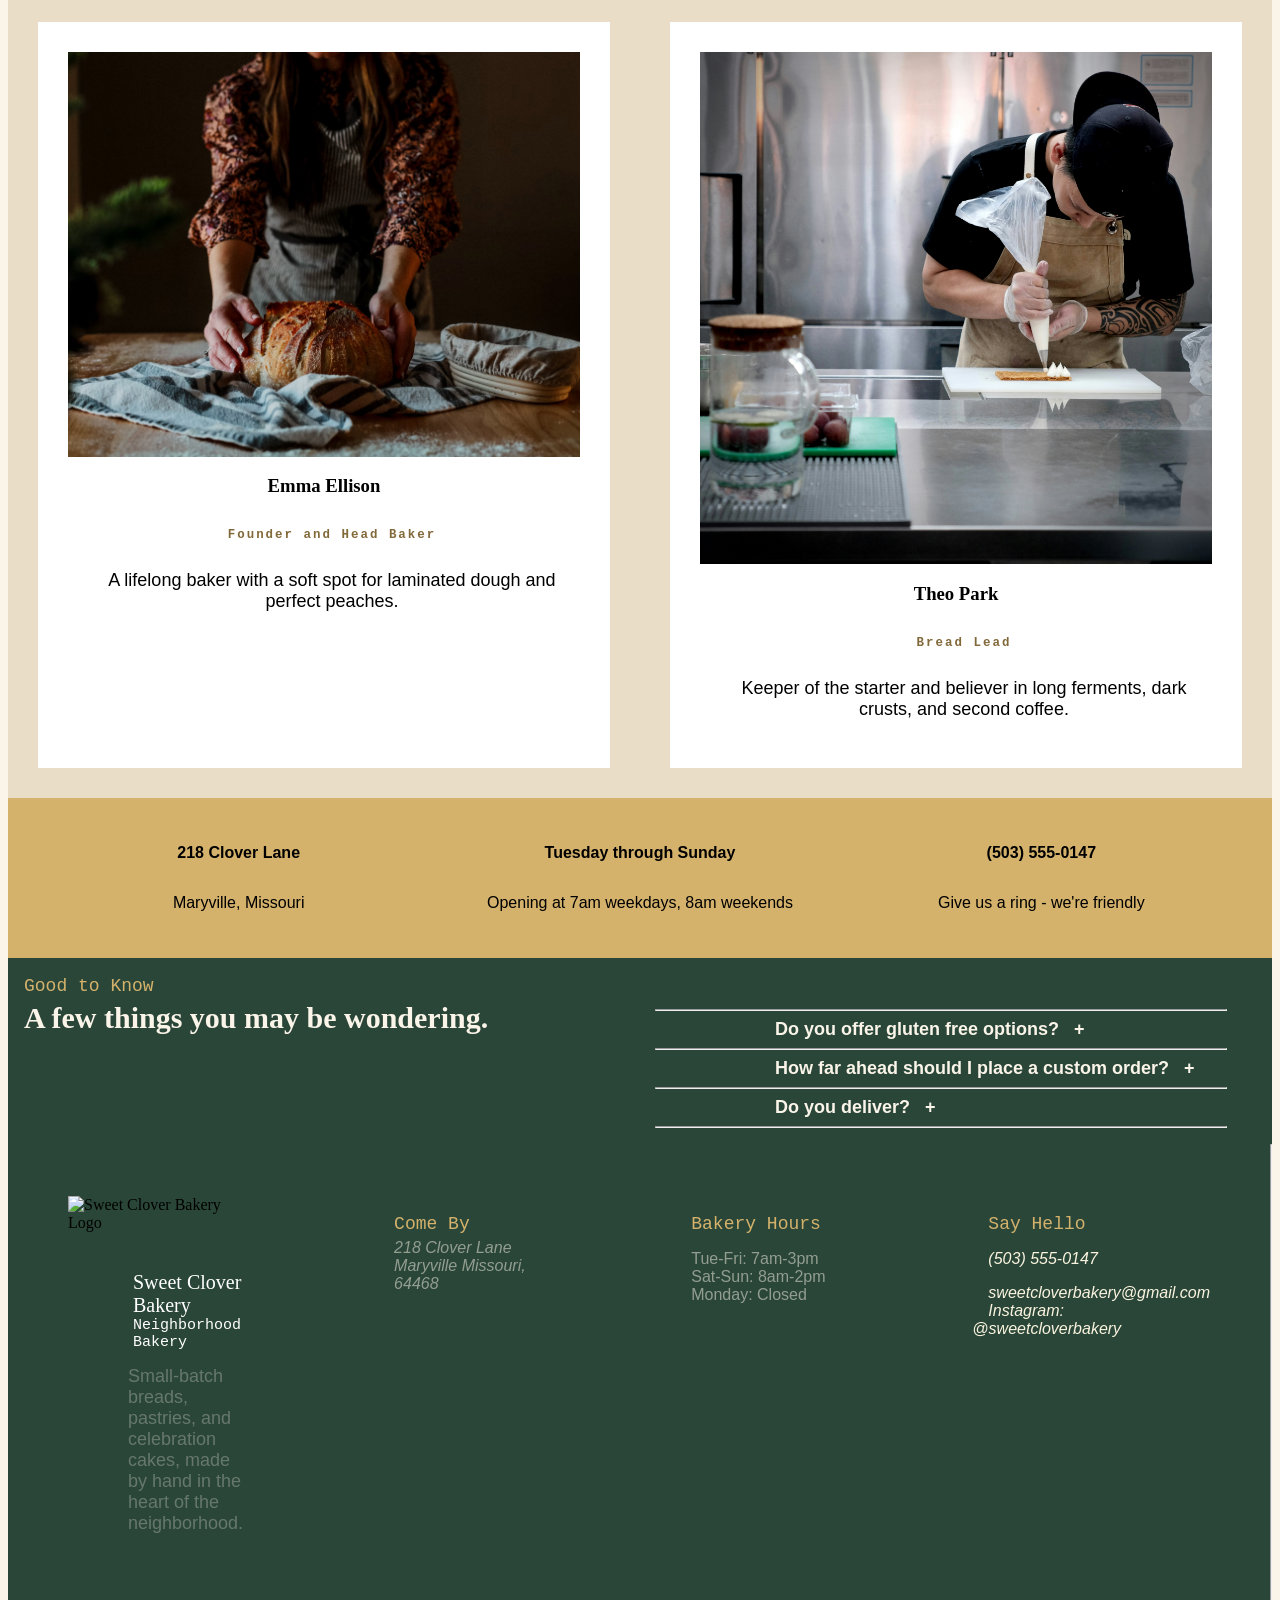
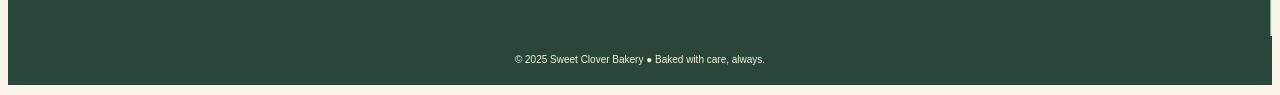
==== commit 123d6a38: "Completed Index Layout finished the index content and styling, fixed footers across all pages." ====
--- a/index.html
+++ b/index.html
@@ -41,99 +41,116 @@
             <button id="startOrder" type="button">Start An Order &#8594;</button>
          </nav>
       </header>
-
       <main>
+         
+      </main>
          <!--Banner of homepage with background image and buttons to other pages -->
          <div id="indexBanner">
-            <h1 class="yellowHeaders">Made Fresh in Maryville</h1>
-            <h2 id= "indexHeaderOne">Good things</h2>
-            <h2 id="indexHeaderTwo"><em>rise slowly.</em></h2>
-            
-            <p>Thoughtful bread, joyful pastries, and cakes for celebrating - all made from scratch with local ingredients and plenty of time</p>
-             
+            <p class="smallHeadingDefault">Made Fresh in Maryville</p>
+            <h1 id="goodThings">Good things</h1>
+            <h1 id="riseSlowly"><em>rise slowly.</em></h1>
+
+             <p class="paragraph">Thoughtful bread, joyful pastries, and cakes for celebrating - all made from scratch with local ingredients and plenty of time</p>
             <button id="menuButton" type="button">Explore today's menu &#8594;</button>
             <button id="customButton" type="button">Plan something special</button>
          </div>
-         
+      
          <!-- "Our Story" part of homepage -->
          <div id="indexOurStory">
-            <!--insert image here -->
-            <h1 class="smallHeader"> Our Story</h1>
-            <h3 class="mediumHeaderDark"> A neighborhood bakery with a little more time.</h3>
-            
-            <p>Sweet Clover started with one sourdough starter, a tiny home oven, and a belief
+            
+            <div class="ourStoryCols">
+            <img id="firstLoaf" src="bread.jpg" alt="Sweet Clover Bakery founder displaying a loaf of bread" />
+            </div>
+            
+            <div class="ourStoryCols">
+                   <p class="smallHeadingBrown"> Our Story</p>
+            <h2 class="mediumHeaderDark"> A neighborhood bakery with a little more time.</h2>
+            
+            <p class="paragraph">Sweet Clover started with one sourdough starter, a tiny home oven, and a belief
                that everyday food can still feel special. We bake the old-fashioned way: slowly,
                seasonally, and always from scratch.</p>
 
-            <p>Today, our sunny corner bakery is a gathering place for morning regulars, 
+            <p class="paragraph">Today, our sunny corner bakery is a gathering place for morning regulars, 
                after-school cookie runs, and celebrations of every size.</p>
             
-            <p>see what's baking &#8594;</p>
-         </div>
-         
-         <!--meet the team -->
+            <p class="smallHeadingBrown">see what's baking &#8594;</p>
+
+            </div>
+         </div>
+      
+       <!--meet the team -->
          <div id=indexMeetTheTeam>
-            <h1 class="smallHeader">The people behind the pastry</h1>
-            <h3 class="mediumHeaderDark">Meet our small but mighty team.</h3>
-            <p>Flour-dusted, early-rising, and endlessly curious
-            — we’re a close-knit crew who really loves feeding people.</p>
-            
-            <!--insert image of Mara here -->
-            <h4>Mara Ellison</h4>
-            <h1 class="smallHeader">Founder and Head Baker</h1>
-            
-            <p>A lifelong baker with a soft spot for laminated dough and perfect peaches.</p>
-            
-            <!-- insert image of Theo here -->
-            <h4>Theo Park</h4>
-            <h1 class="smallHeader">Bread Lead</h1>
-            
-            <p>Keeper of the starter and believer in long ferments, dark crusts, and second coffee.</p>
-         </div>
-         
-         <!--Yellow info section INSERT ICONS STILL -->
+            
+               <p class="smallHeadingBrown">The people behind the pastry</p>
+               <h2 class="mediumHeaderDark">Meet our small but mighty team.</h2>
+               <p class="paragraph">Flour-dusted, early-rising, and endlessly curious
+               — we’re a close-knit crew who really loves feeding people.</p>
+            
+            
+            <div class="meetTheTeamChild">
+               <div id="Emma">
+                  <img class="teamImages" src="emma.avif" alt="Founder Emma holding a loaf of bread" />
+                  <h3>Emma Ellison</h3>
+                  <p class="smallHeadingBrown">Founder and Head Baker</p>
+
+                  <p class="paragraph">A lifelong baker with a soft spot for laminated dough and perfect peaches.</p>
+               </div>
+               
+               <div id="Carter">
+                  <img class="teamImages" src="carter.jpg" alt="Bread Lead Carter frosting a desert" />
+                  <h3>Theo Park</h3>
+                  <p class="smallHeadingBrown">Bread Lead</p>
+
+                  <p class="paragraph">Keeper of the starter and believer in long ferments, dark crusts, and second coffee.</p>
+               </div>
+            </div>
+         </div>
+      
+        <!--Yellow info section -->
          <div id="indexInfoSection">
-            <h5>218 Clover Lane</h5>
-            <p>Maplewood, Oregon</p>
-            <h5>Tuesday through Sunday</h5>
+            <div class="infoChild">
+            <p><strong>218 Clover Lane</strong></p>
+            <p>Maryville, Missouri</p>
+            </div>
+            
+            <div class="infoChild">
+            <p><strong>Tuesday through Sunday</strong></p>
             <p>Opening at 7am weekdays, 8am weekends</p>
-            <h5>(503) 555-0147</h5>
-            <p>Give us a ring - we're friendly</p>
-         </div>
-         
-      </main>
-      <div>
-         
-      </div>
-      <footer>
+            </div>
+            
+            <div class="infoChild">
+               <p><strong>(503) 555-0147</strong></p>
+               <p>Give us a ring - we're friendly</p>
+               </div>
+         </div>
+<footer>
       <!--expandible FAQ menu, code from w3Schools -->
-         <h1 class="yellowHeaders row"> Good to Know</h1>
+         <p class="yellowHeaders row"> Good to Know</p>
          <div class="row" id="faqs">
-            
-            <div id="faqHeader">
-               <h3 i>A few things you may be wondering.</h3>
-            </div>
-            
+            <div id="faqHeader"><h2>A few things you may be wondering.</h2>
+ 
+ 
+               </div>
             <div id="faqDropBox">
-               <hr>
+               <hr class="line">
             <details>
                <summary><strong>Do you offer gluten free options? &nbsp; +</strong></summary>
                <p>We bake a rotating selection of flourless treats, but our kitchen handles wheat flour daily and is not certified gluten-free.</p>
             </details>
-            <hr>
+            <hr class="line">
            
             <details>
                <summary><strong>How far ahead should I place a custom order? &nbsp; + </strong></summary>
                <p>We recommend at least 7 days for celebration cakes and 3 days for pastry boxes. Larger events may require more notice.</p>
             </details>
-            <hr>
+            <hr class="line">
            
             <details>
                <summary><strong>Do you deliver? &nbsp; +</strong></summary>
                <p>Local delivery is available for custom orders over $75 within 8 miles. A delivery fee is calculated with your quote.</p>
             </details>
  
-            <hr>
+            <hr class="line">
             </div>
          </div>
         
@@ -142,22 +159,23 @@
             <div class="contactDivChild">
                <img id="bottomLogo" src="greenLogo.png" alt= "Sweet Clover Bakery Logo" >
  
-              <p class="smallSubtitle"> <span class="smallTitle">Sweet Clover Bakery </span>
+              
+              <p id="subtitle"> <span id="title">Sweet Clover Bakery </span>
                      Neighborhood Bakery
                   </p>
-               <p class="info">Small-batch breads, pastries, and celebration cakes, made by hand in the heart of the neighborhood.</p>
+               <p class="paragraph">Small-batch breads, pastries, and celebration <br>cakes, made by hand in the heart of the <br>neighborhood.</p>
             </div>
            
       <!--normal footer information -->
             <div class="contactDivChild">
-               <h1 class="yellowHeaders">Come By</h1>
+               <p class="yellowHeaders">Come By</p>
               <address class="info">
                      218 Clover Lane <br>
-                     Maplewood, OR 97035
+                     Maryville Missouri, 64468
                </address>
             </div>
             <div class="contactDivChild">
-               <h1 class="yellowHeaders">Bakery Hours</h1>
+               <p class="yellowHeaders">Bakery Hours</p>
                <p class="info">Tue-Fri: 7am-3pm<br>
                   Sat-Sun: 8am-2pm<br>
                   Monday: Closed
@@ -167,11 +185,11 @@
             
             <!-- contact info -->
             <div class="contactDivChild">
-              <h1 class="yellowHeaders">Say Hello</h1>
+              <p class="yellowHeaders">Say Hello</p>
               <address id="contactLinks">
-                  <a href=tel:+5035550147>(503) 555-0147 <br></a> 
-                  <a href=mailto:sweetcloverbakery@gmail.com>sweetcloverbakery@gmail.com <br></a> 
-                  <a href=https://www.instagram.com target="_blank">Instagram: @sweetcloverbakery</a>
+                  <p class="info"><a href=tel:+5035550147>(503) 555-0147</a></p>
+                  <a  class="info" href=mailto:sweetcloverbakery@gmail.com>sweetcloverbakery@gmail.com</a><br>
+                  <a class="info" href=https://instagram.com target="_blank">Instagram: @sweetcloverbakery</a>
                </address>
             </div>
          </div>
@@ -181,6 +199,9 @@
          <p class="row" id="trademark">&#169; 2025 Sweet Clover Bakery &#x25CF; Baked with care, always.</p>
     
       </footer>
+
+
+     
    </body>
 
 </html>
--- a/styles.css
+++ b/styles.css
@@ -59,14 +59,14 @@
 }
  
 /*puts title and subtitle aligned vertically */
-nav span.smallTitle{
+span.smallTitle{
    font-family: 'Times New Roman', 'Times', serif;
    font-size: 20px;
    color: rgb(102, 120, 107);
    display: block;
 }
  
-nav p.smallSubtitle{
+p.smallSubtitle{
   font-family: 'Courier', monospace;
    font-size: 10px;
    color: rgb(102, 120, 107);
@@ -95,45 +95,82 @@
 }
 
 
-/* ARTICLE OR DIV STYLES*/
-
-h1.smallHeader{
-   font-size: 12px;
-   font-family: 'Courier', monospace;
-}
-
-h2#indexHeaderOne{
-   font-size: 55px;
+/* HEADING AND TYPOGRAPHY STYLES */
+p.smallHeadingDefault{
+   color: rgb(212,178,108);
+   font-size: 0.78rem;
+   font-weight: bold;
+   letter-spacing: 2px;
+   margin-bottom: 10px;
+   margin-left: 16px;
+   font-family: monospace;
+}
+
+p.smallHeadingBrown{
+   color: rgb(130, 105, 57);
+   font-size: 0.78rem;
+   font-weight: bold;
+   letter-spacing: 2px;
+   margin-bottom: 10px;
+   margin-left: 16px;
+   font-family: monospace;
+}
+
+h1#goodThings{
+    color: white;
+    font-size: 55px;
    font-family: serif;
-   color: white;
-   margin: 0px 0px 0px 60px;
-}
-
-h2#indexHeaderTwo{
-   font-size: 55px;
+   margin: 0px 0px 0px 16px;
+}
+
+h1#riseSlowly{
+   color: rgb(212, 178, 108);
+    font-size: 55px;
    font-family: serif;
-   color: rgb(212, 178, 108);
-   margin: 0px 0px 20px 60px;
-}
-
-h3.mediumHeaderDark{
+   margin: 0px 0px 0px 16px;
+}
+
+h2.mediumHeaderDark{
    font-size: 35px;
    font-family: serif;
    color:rgb(42,70,56);
-}
-
-h4{
-   font-size: 25px;
-   font-family: serif;
-   color: rgb(36, 69, 44);
-}
-
-h5{
-   font-size: 15px;
+   margin-left: 16px;
+}
+
+
+
+p.paragraph{
    font-family: sans-serif;
-   color: rgb(42,70,56);
-}
-
+   font-size: 18px;
+   margin-left: 16px;
+}
+
+div#indexBanner p.paragraph{
+   color: white;
+    margin:0px 0px 50px 16px;
+}
+
+footer p.paragraph{
+   color: rgb(102, 120, 107);
+   margin: 0px 0px 50px 60px;
+}
+
+div#indexInfoSection p{
+   font-family:sans-serif;
+}
+
+div#indexInfoSection{
+   display: flex;
+   flex-direction: row;
+}
+
+div.infoChild{
+   flex: 1;
+   flex-direction: column;
+   display: flex;
+   text-align: center;
+   
+}
 
 /* Code from https://webdevetc.com/
  blog/how-to-add-a-gradient-overlay-to-a-background-image-using-just
@@ -150,13 +187,6 @@
    background-position: center;
 }
 
-div#indexBanner p{
-   color: white;
-   font-family: sans-serif;
-   font-size: 18px;
-   margin:0px 0px 50px 60px;
-}
-
 button#menuButton{
    background-color: white;
    color: rgb(42,70,56);
@@ -187,11 +217,58 @@
    margin: 0px 60px 0px 0px;
 }
 
-
-
-
-
-
+div#indexOurStory{
+   display: flex;
+   flex-direction: row;
+   justify-content:center;
+   margin-top: 80px;
+   gap: 60px;
+}
+
+div.ourStoryCols{
+   flex: 1;
+   padding: 30px;
+   display:flex;
+   flex-direction: column;
+   align-items: left;
+}
+
+
+img#firstLoaf{
+   width: 100%;
+   max-width: 100%;
+   height: 450px;
+   display: block;
+   object-fit: cover;
+}
+
+div#indexMeetTheTeam{
+   display: flex;
+   flex-direction: column;
+   text-align: center;
+}
+
+div.meetTheTeamChild{
+   flex: 1;
+   padding: 30px;
+   flex-direction: row;
+   display: flex;
+   gap: 60px;
+}
+
+div#Carter, div#Emma{
+   flex:1;
+   padding: 30px;
+   display: flex;
+   flex-direction: column;
+   align-items: left;
+   background-color: white;
+}
+
+img.teamImages{
+   width: 100%;
+  
+}
 
 
 /*collabsible FAQ menu styling */
@@ -205,12 +282,14 @@
 
 div#indexInfoSection{
    background-color: rgb(212, 178, 108);
-}
-
-h3{
+   
+   padding: 30px;
+}
+
+h2{
    font-size: 30px;
    color: rgb(250, 244, 233);
-   margin: 0 0 20px 60px;
+   margin: 0 0 20px 16px;
 }
  
 details > summary{
@@ -219,6 +298,7 @@
    cursor: pointer;
    font-family: 'Roboto', 'Open Sans', sans-serif;
    padding-left: 60px;
+   padding-right: 60px;
    font-size: 18px;
  
 }
@@ -230,13 +310,27 @@
    text-align: left;
 }
  
-hr.subtleLine{
+hr.line{
    color:rgb(102, 120, 107);
+   margin-right: 60px;
 }
 
 
 /* PAGE FOOTER STYLES*/
-
+footer span#title{
+   font-family: 'Times New Roman', 'Times', serif;
+   font-size: 20px;
+   color: white;
+   display: block;
+}
+ 
+footer p#subtitle{
+  font-family: 'Courier', monospace;
+   font-size: 15px;
+   color: white;
+   display: block;
+   margin-left: 65px;
+}
 
 footer{
    display: flex;
@@ -244,22 +338,24 @@
    background-color:rgb(42,70,56);
 } 
 
+
 .row{
    display: flex;
    width: 100%;
    gap: 15px;
+
 } 
 
-.yellowHeaders, yellowHeader row{
+p.yellowHeaders, yellowHeaders row{
 flex: 1 0 100%;
 font-size: 18px;
 font-family: 'Courier', monospace;
 color: rgb(212, 178, 108);
 margin-bottom: 5px;
-margin-left: 60px;
-}
-
-div#indexBanner h1{
+margin-left: 16px;
+}
+
+div#indexBanner p{
    padding-top: 170px;
 }
 
@@ -275,19 +371,15 @@
    flex: 1 0 25%;
    flex-wrap: nowrap;
 
-   
-   width: 100%;
-   gap: 40px;
-}
-
-#trademark {
-   flex: 1 0 100%;
-   font-family: 'Roboto', 'Open Sans', sans-serif;
-   color: rgb(250, 244, 223);
-   text-align: center;
-   font-size: 10px;
-   padding-bottom: 10px;
-}
+}
+
+#faqHeader{
+   flex: 1 0 50%;
+}
+#faqDropBox{
+   flex: 1 0 50%;
+}
+
  
 div.contactDivChild{
    flex: 1;
@@ -315,15 +407,14 @@
    margin-right: 60px;
 }
 
-/*START OF CODE THAT NEEDS FIXED */ 
-p.info, address.info{
+p.info, address.info, a.info{
    font-family: 'Roboto', 'Open Sans', sans-serif;
    color:rgb(147, 158, 145);
    background-color:rgb(42,70,56);
-   margin-left: 60px;
-}
-
-/*Instagram link needs fixed */
+   margin-left: 16px;
+}
+
+
 footer address#contactLinks :link{
    font-family: 'Roboto', 'Open Sans', sans-serif;
    color: rgb(250, 244, 223);
@@ -346,7 +437,15 @@
    text-decoration: none;
 }
 
- 
+#trademark {
+   flex: 1 0 100%;
+   justify-content: center;
+   font-family: 'Roboto', 'Open Sans', sans-serif;
+   color: rgb(250, 244, 223);
+   font-size: 10px;
+   padding-bottom: 10px;
+}
+
 
 /* MENU PAGE STYLES */
 
@@ -422,17 +521,30 @@
 }
 
 /* PAGE FOOTER STYLES*/
- 
-
- 
-
-
- 
- 
-
-
- 
-
+footer{
+      display: flex;
+   flex-wrap: wrap;
+    background-color:rgb(42,70,56);
+}
+.row{
+   display: flex;
+   width: 100%;
+   gap: 15px;
+}
+.yellowHeaders{
+flex: 1 0 100%;
+}
+ 
+#faqHeader{
+   flex: 1 0 50%;
+}
+#faqDropBox{
+   flex: 1 0 50%;
+}
+
+#trademark {
+   flex: 1 0 100%;
+}
  
 
  
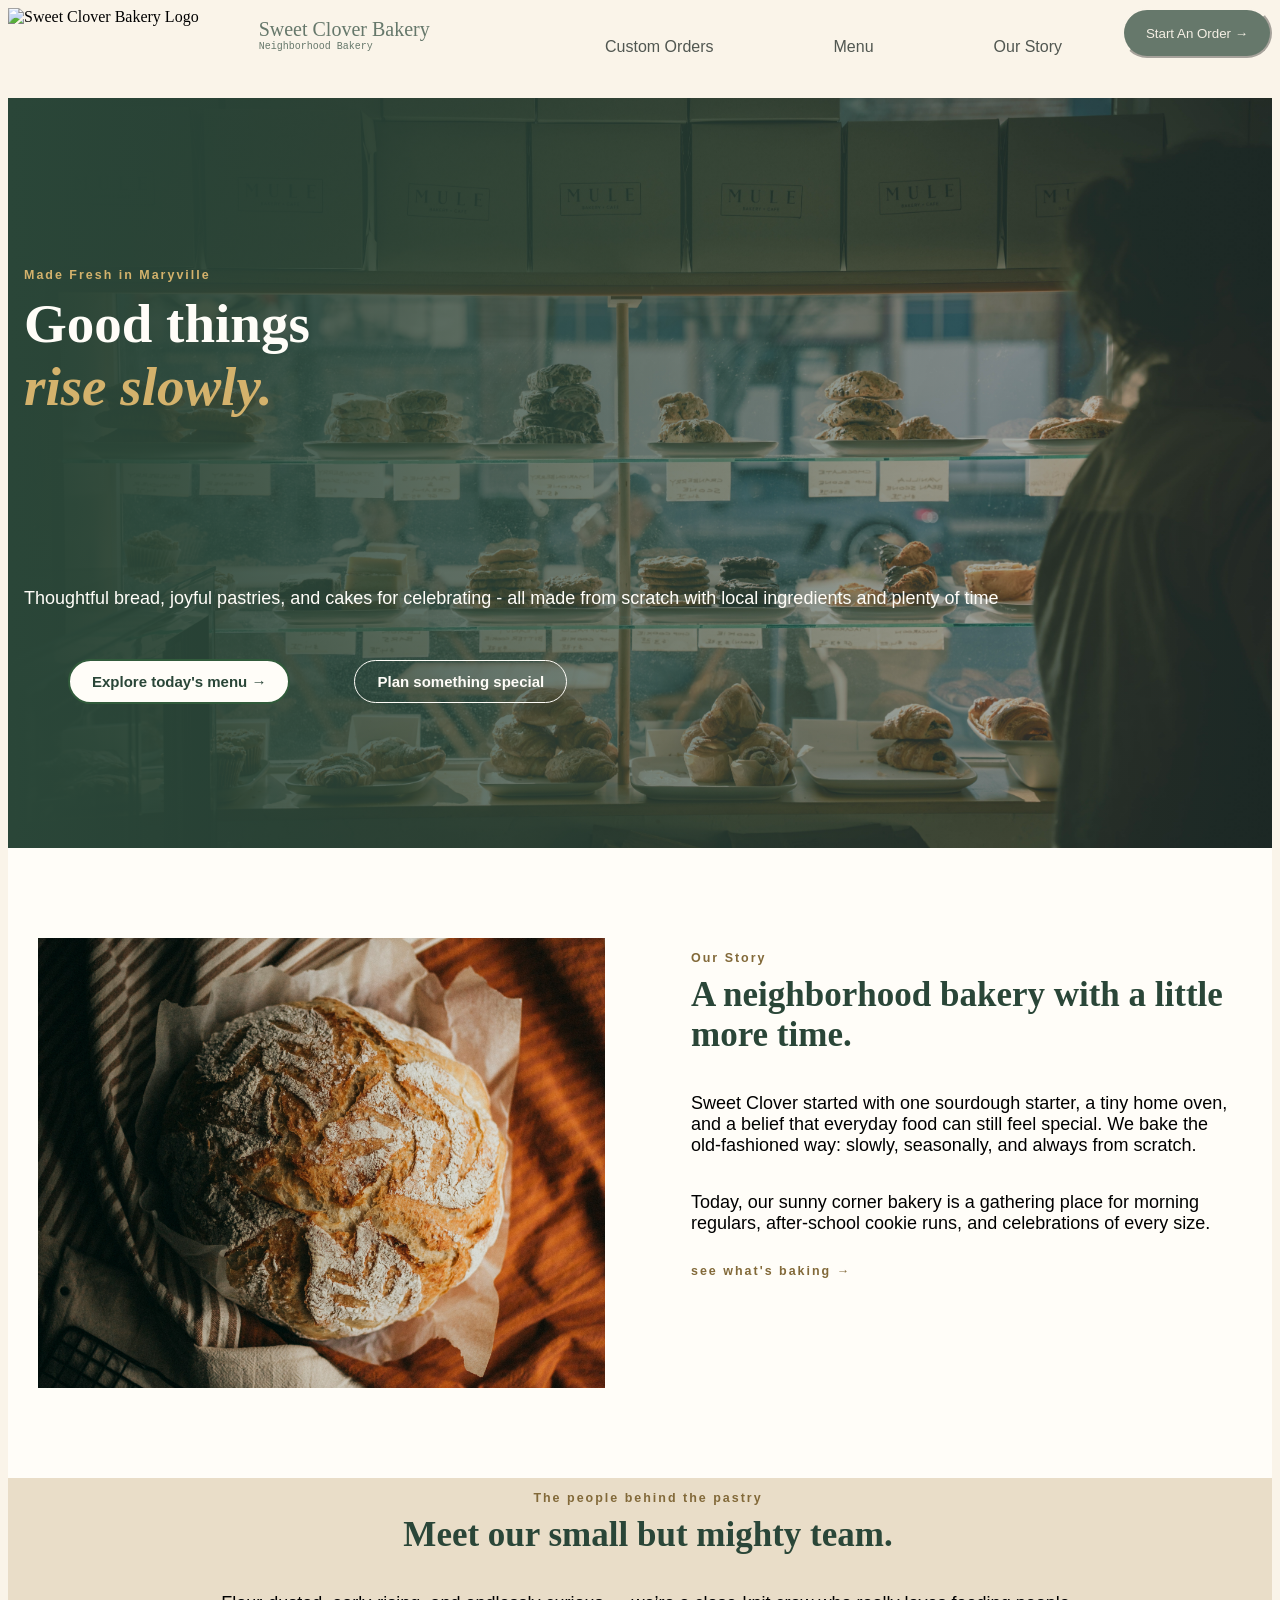
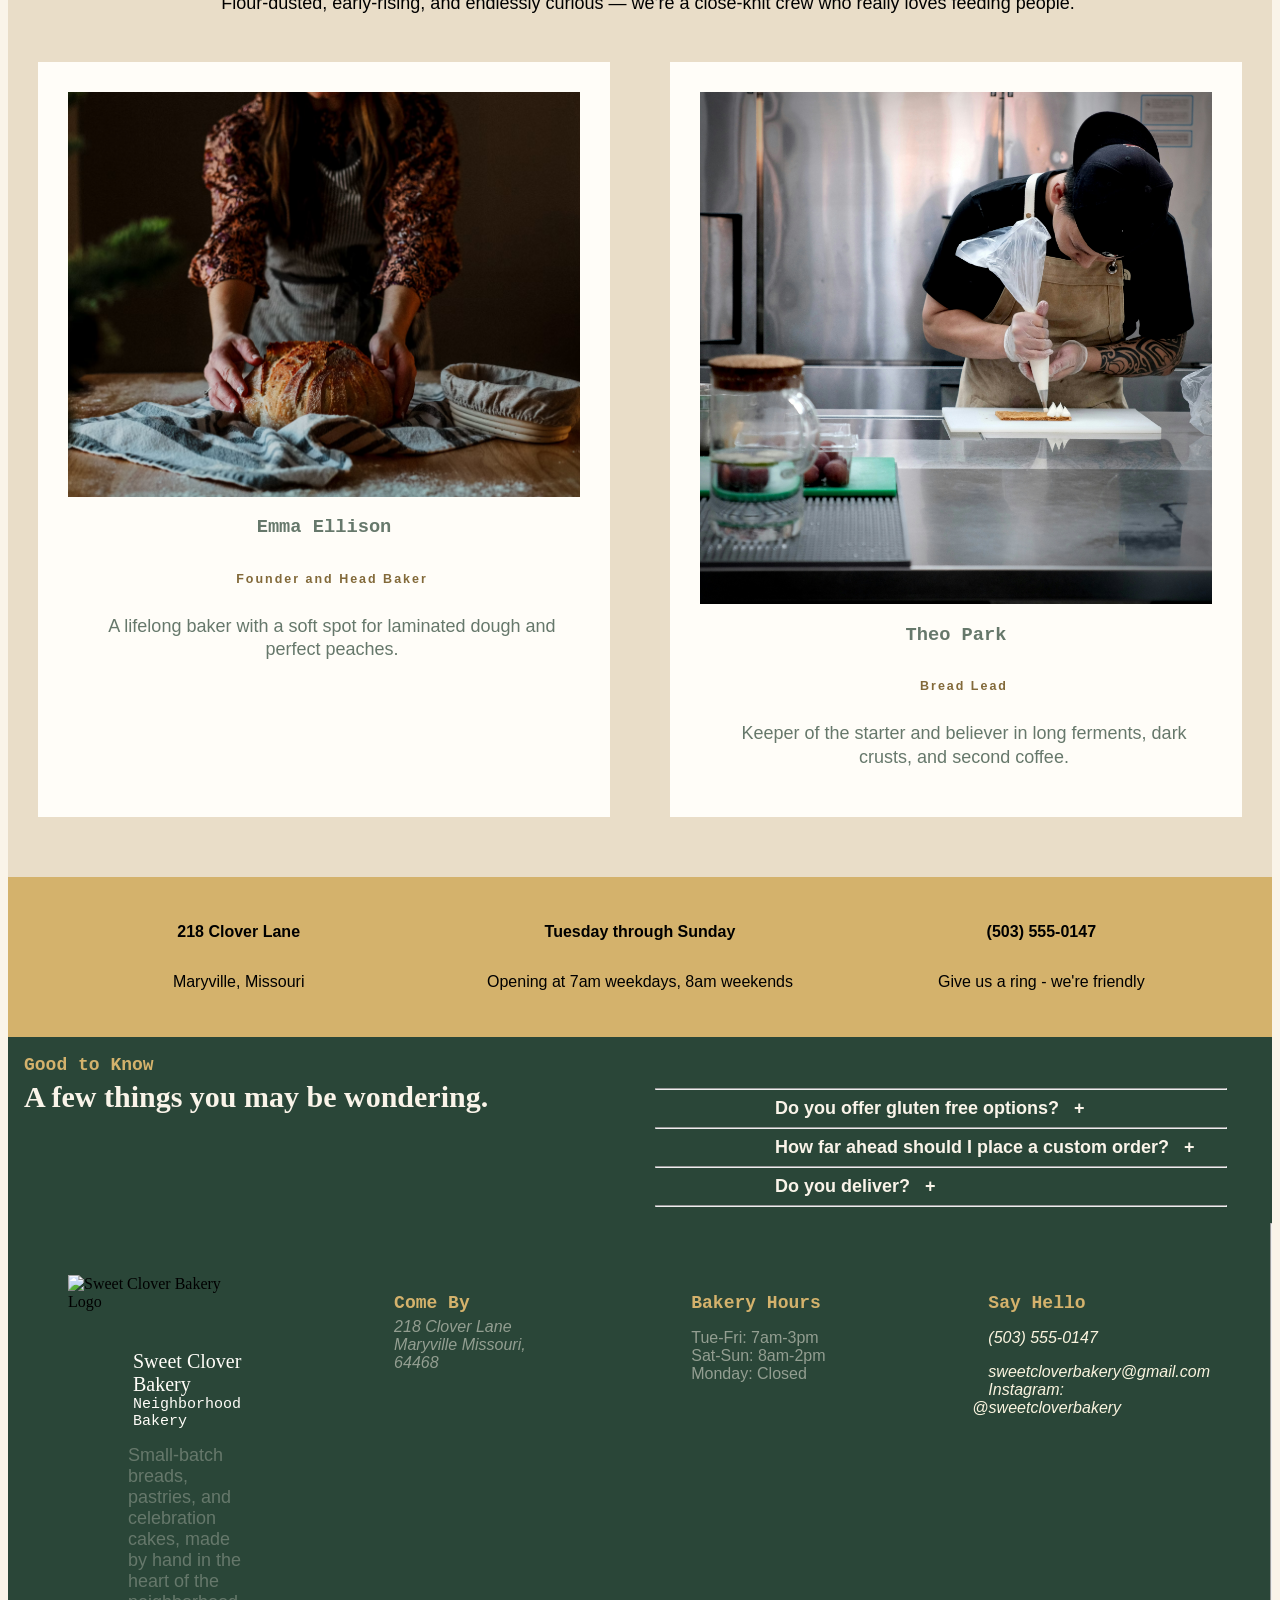
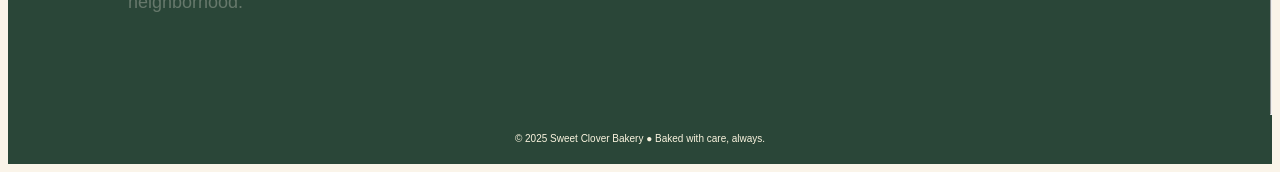
==== commit 198ac89c: "Styles Edited Color and font styling edited for consistency between pages." ====
--- a/index.html
+++ b/index.html
@@ -88,7 +88,7 @@
             
             
             <div class="meetTheTeamChild">
-               <div id="Emma">
+               <div id="emma">
                   <img class="teamImages" src="emma.avif" alt="Founder Emma holding a loaf of bread" />
                   <h3>Emma Ellison</h3>
                   <p class="smallHeadingBrown">Founder and Head Baker</p>
@@ -96,7 +96,7 @@
                   <p class="paragraph">A lifelong baker with a soft spot for laminated dough and perfect peaches.</p>
                </div>
                
-               <div id="Carter">
+               <div id="carter">
                   <img class="teamImages" src="carter.jpg" alt="Bread Lead Carter frosting a desert" />
                   <h3>Theo Park</h3>
                   <p class="smallHeadingBrown">Bread Lead</p>
--- a/styles.css
+++ b/styles.css
@@ -17,7 +17,7 @@
 
 /* HEADER STYLES */
 header{
-   background:rgb(250, 244, 233);
+   background:rgb(250, 244, 233); 
 }
 
 /* NAVIGATION LIST STYLES */
@@ -103,7 +103,8 @@
    letter-spacing: 2px;
    margin-bottom: 10px;
    margin-left: 16px;
-   font-family: monospace;
+   font-family: 'Roboto', 'Open Sans', sans-serif;
+
 }
 
 p.smallHeadingBrown{
@@ -113,11 +114,12 @@
    letter-spacing: 2px;
    margin-bottom: 10px;
    margin-left: 16px;
-   font-family: monospace;
+   font-family: 'Roboto', 'Open Sans', sans-serif;
+
 }
 
 h1#goodThings{
-    color: white;
+    color: rgb(255, 253, 248);
     font-size: 55px;
    font-family: serif;
    margin: 0px 0px 0px 16px;
@@ -146,7 +148,7 @@
 }
 
 div#indexBanner p.paragraph{
-   color: white;
+   color: rgb(255, 253, 248);
     margin:0px 0px 50px 16px;
 }
 
@@ -188,7 +190,7 @@
 }
 
 button#menuButton{
-   background-color: white;
+   background-color: rgb(255, 253, 248);
    color: rgb(42,70,56);
    padding: 12px 22px;
    border: 2px solid rgb(49, 91, 59);
@@ -204,9 +206,9 @@
 
 button#customButton{
    background-color: transparent;
-   color: white;
+   color: rgb(255, 253, 248);
    padding: 12px 22px;
-   border: 0.5px solid white;
+   border: 0.5px solid rgb(255, 253, 248);
    border-radius: 60px;
    font-family: 'Roboto', 'Open Sans', sans-serif;
    font-size: 15px;
@@ -221,8 +223,10 @@
    display: flex;
    flex-direction: row;
    justify-content:center;
-   margin-top: 80px;
-   gap: 60px;
+   margin-top: 0px;
+   padding-top: 60px;
+   padding-bottom: 60px;
+   gap: 10px;
 }
 
 div.ourStoryCols{
@@ -250,19 +254,20 @@
 
 div.meetTheTeamChild{
    flex: 1;
-   padding: 30px;
+   padding: 30px 30px 60px 30px;
    flex-direction: row;
    display: flex;
    gap: 60px;
-}
-
-div#Carter, div#Emma{
+   
+}
+
+div#carter, div#emma{
    flex:1;
    padding: 30px;
    display: flex;
    flex-direction: column;
    align-items: left;
-   background-color: white;
+   background-color: rgb(255, 253, 248);
 }
 
 img.teamImages{
@@ -320,14 +325,14 @@
 footer span#title{
    font-family: 'Times New Roman', 'Times', serif;
    font-size: 20px;
-   color: white;
+   color: rgb(255, 253, 248);
    display: block;
 }
  
 footer p#subtitle{
   font-family: 'Courier', monospace;
    font-size: 15px;
-   color: white;
+   color: rgb(255, 253, 248);
    display: block;
    margin-left: 65px;
 }
@@ -350,6 +355,7 @@
 flex: 1 0 100%;
 font-size: 18px;
 font-family: 'Courier', monospace;
+font-weight: bold;
 color: rgb(212, 178, 108);
 margin-bottom: 5px;
 margin-left: 16px;
@@ -489,7 +495,7 @@
 
 .menuCategory th {
    background-color: #315b3b;
-   color: white;
+   color: rgb(255, 253, 248);
 }
 
 .menuCategory tbody tr:nth-child(even) {
@@ -509,7 +515,7 @@
 .menuLink {
    display: inline-block;
    background-color: #315b3b;
-   color: white;
+   color: rgb(255, 253, 248);
    padding: 12px 20px;
    border-radius: 5px;
    text-decoration: none;
@@ -600,7 +606,9 @@
 
 #customOrders h1,
 #customOrders h2,
-#customOrders h3 {
+#customOrders h3, 
+div#emma,
+div#carter {
    font-family:'Courier', monospace;
    line-height: 1.3;
 }
@@ -610,7 +618,9 @@
    color: rgb(49, 91, 59);
 }
 
-#customOrders h3 {
+#customOrders h3, 
+div#emma,
+div#carter{
    color: rgb(102, 120, 107);
 }
 
@@ -762,7 +772,7 @@
 }
 
 #customOrders .customFeatureContent h3,
-#customOrders .customTreatText h3 {
+#customOrders .customTreatText h3{
    font-size: 1.25rem;
    margin-top: 0;
    margin-bottom: 12px;
@@ -903,7 +913,7 @@
    padding: 11px 12px;
    border: 1px solid rgb(6, 166, 151);
    border-radius: 5px;
-   background-color: white;
+   background-color: rgb(255, 253, 248);
    color: rgb(45, 49, 44);
    font: inherit;
 }
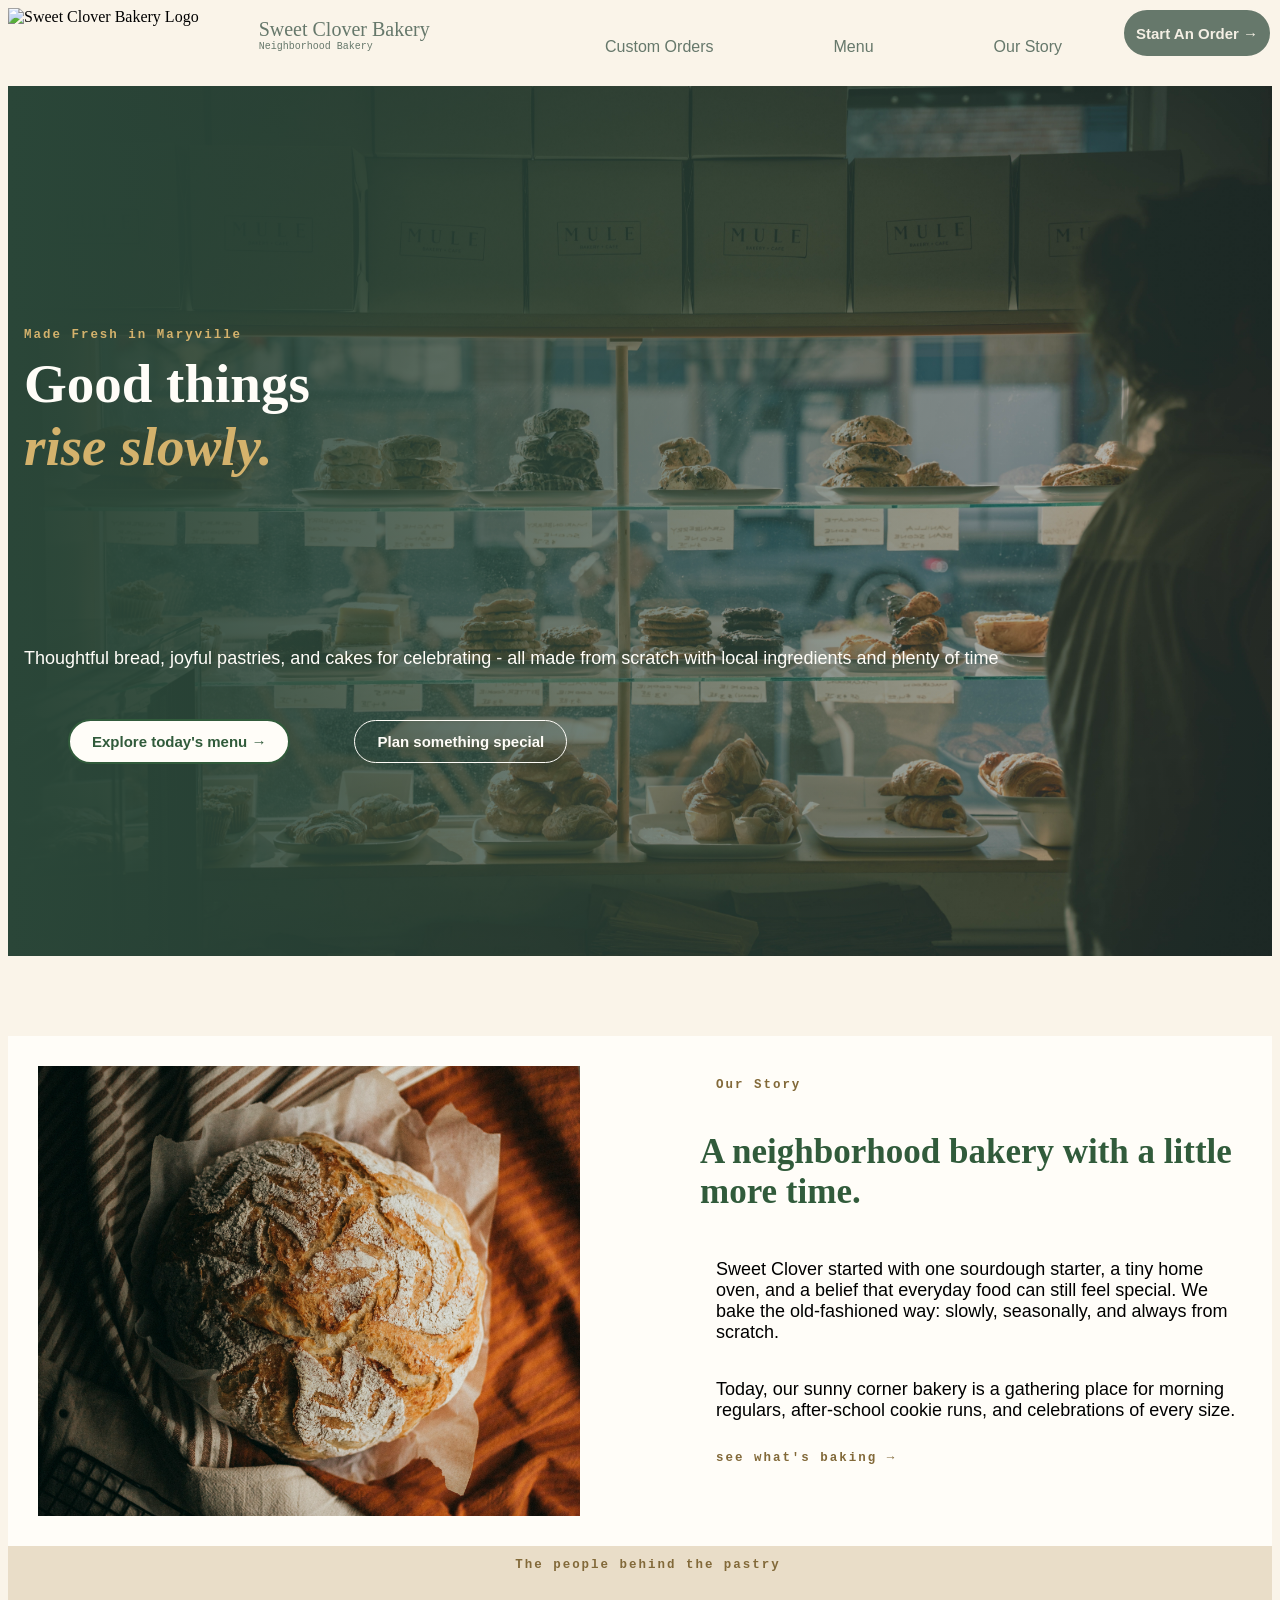
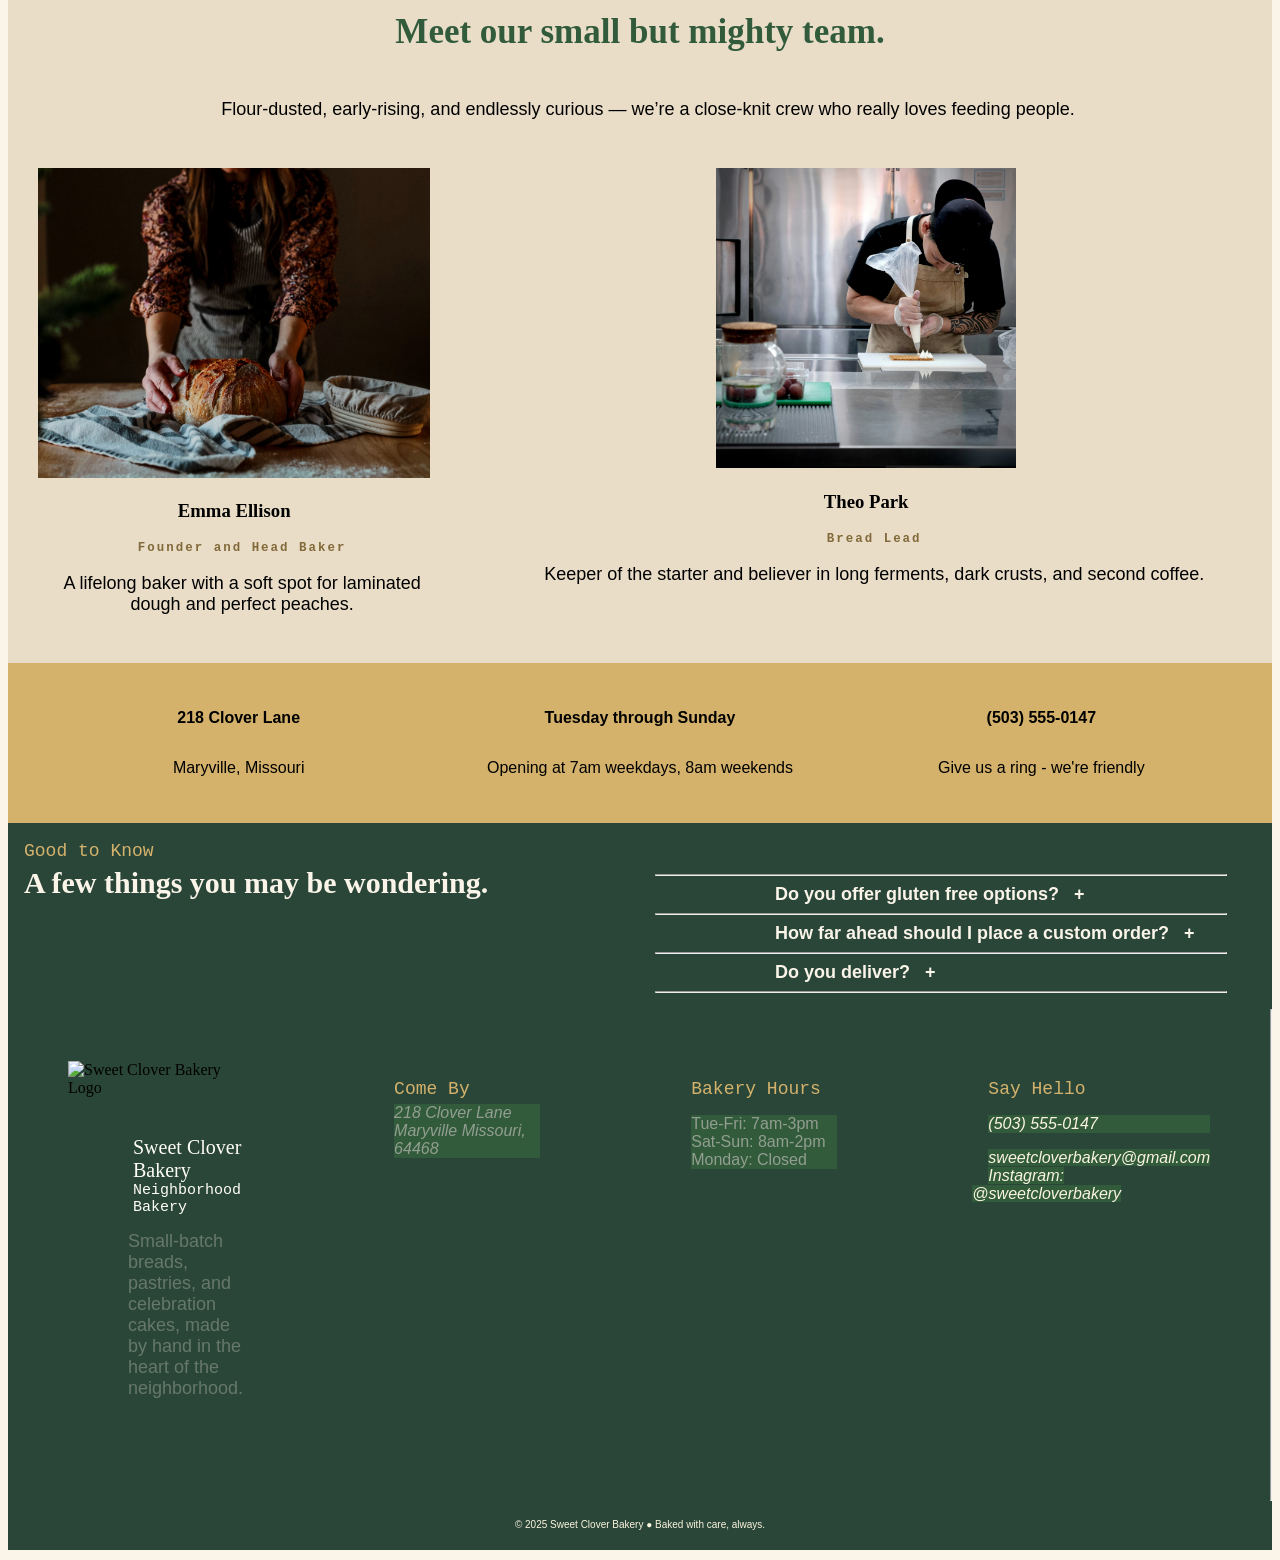
==== commit 946b48b8: "error fixed stashed changes created error, resolved" ====
--- a/index.html
+++ b/index.html
@@ -89,7 +89,7 @@
             
             <div class="meetTheTeamChild">
                <div id="emma">
-                  <img class="teamImages" src="emma.avif" alt="Founder Emma holding a loaf of bread" />
+                  <img class="emmaImage" src="emma.avif" alt="Founder Emma holding a loaf of bread" />
                   <h3>Emma Ellison</h3>
                   <p class="smallHeadingBrown">Founder and Head Baker</p>
 
@@ -97,7 +97,7 @@
                </div>
                
                <div id="carter">
-                  <img class="teamImages" src="carter.jpg" alt="Bread Lead Carter frosting a desert" />
+                  <img class="carterImage" src="carter.jpg" alt="Bread Lead Carter frosting a desert" />
                   <h3>Theo Park</h3>
                   <p class="smallHeadingBrown">Bread Lead</p>
 
--- a/styles.css
+++ b/styles.css
@@ -17,14 +17,14 @@
 
 /* HEADER STYLES */
 header{
-   background:rgb(250, 244, 233); 
+   background-color:rgb(250, 244, 233);
 }
 
 /* NAVIGATION LIST STYLES */
 nav{
       display: flex;
       flex-direction: row;
-      background:rgb(250, 244, 233);
+      background-color:rgb(250, 244, 233);
       column-count: 2;
       column-fill: balance;
 }
@@ -50,7 +50,7 @@
    padding: 14px 60px;
    text-decoration: none;
    font-family: 'Roboto', 'Open Sans', sans-serif;
-   color: rgb(81, 87, 81);
+   color: rgb(102, 120, 107);
    display: flex;
    flex-direction: row;
    flex-wrap: nowrap;
@@ -74,24 +74,32 @@
    margin-left: 60px;
 }
  
+
 img.scLogo{
    height: 50px;
    width: auto;
    margin: 0px;
 }
  
-/*Start an Order Button */
+
+
+/* INDEX Start an Order Button */
 button#startOrder{
    background-color: rgb(102, 120, 107);
    color: rgb(244, 239, 228);
-   border-radius: 35px;
-   border-color: rgb(250, 244, 233);
-   text-align: center;
+   border-radius: 60px;
+   border: 2px solid rgb(250, 244, 233);
    height: 50px;
    width: 150px;
-   display: block;
-   float: right;
+    font-family: 'Roboto', 'Open Sans', sans-serif;
    cursor:pointer;
+   font-size: 15px;
+   font-weight: bold;
+   cursor: pointer;
+    
+   transition: background-color 0.2s ease,
+               color 0.2s ease;
+  
 }
 
 
@@ -103,8 +111,7 @@
    letter-spacing: 2px;
    margin-bottom: 10px;
    margin-left: 16px;
-   font-family: 'Roboto', 'Open Sans', sans-serif;
-
+   font-family: monospace;
 }
 
 p.smallHeadingBrown{
@@ -114,8 +121,7 @@
    letter-spacing: 2px;
    margin-bottom: 10px;
    margin-left: 16px;
-   font-family: 'Roboto', 'Open Sans', sans-serif;
-
+   font-family: monospace;
 }
 
 h1#goodThings{
@@ -132,12 +138,7 @@
    margin: 0px 0px 0px 16px;
 }
 
-h2.mediumHeaderDark{
-   font-size: 35px;
-   font-family: serif;
-   color:rgb(42,70,56);
-   margin-left: 16px;
-}
+
 
 
 
@@ -190,8 +191,8 @@
 }
 
 button#menuButton{
-   background-color: rgb(255, 253, 248);
-   color: rgb(42,70,56);
+   background-color:rgb(255, 253, 248);
+   color: rgb(49, 91, 59);
    padding: 12px 22px;
    border: 2px solid rgb(49, 91, 59);
    border-radius: 60px;
@@ -204,9 +205,11 @@
    margin: 0px 60px 0px 60px;
 }
 
+
+
 button#customButton{
    background-color: transparent;
-   color: rgb(255, 253, 248);
+   color:rgb(255, 253, 248);
    padding: 12px 22px;
    border: 0.5px solid rgb(255, 253, 248);
    border-radius: 60px;
@@ -223,10 +226,8 @@
    display: flex;
    flex-direction: row;
    justify-content:center;
-   margin-top: 0px;
-   padding-top: 60px;
-   padding-bottom: 60px;
-   gap: 10px;
+   margin-top: 80px;
+   gap: 60px;
 }
 
 div.ourStoryCols{
@@ -254,25 +255,27 @@
 
 div.meetTheTeamChild{
    flex: 1;
-   padding: 30px 30px 60px 30px;
+   padding: 30px;
    flex-direction: row;
    display: flex;
    gap: 60px;
-   
-}
-
-div#carter, div#emma{
+}
+
+div#Carter, div#Emma{
    flex:1;
-   padding: 30px;
    display: flex;
    flex-direction: column;
-   align-items: left;
-   background-color: rgb(255, 253, 248);
-}
-
-img.teamImages{
+   background-color: white;
+}
+
+img.emmaImage{
    width: 100%;
-  
+
+ 
+}
+
+img.carterImage{
+   width: 40%;
 }
 
 
@@ -291,7 +294,7 @@
    padding: 30px;
 }
 
-h2{
+footer h2{
    font-size: 30px;
    color: rgb(250, 244, 233);
    margin: 0 0 20px 16px;
@@ -328,6 +331,9 @@
    color: rgb(255, 253, 248);
    display: block;
 }
+
+
+
  
 footer p#subtitle{
   font-family: 'Courier', monospace;
@@ -355,7 +361,6 @@
 flex: 1 0 100%;
 font-size: 18px;
 font-family: 'Courier', monospace;
-font-weight: bold;
 color: rgb(212, 178, 108);
 margin-bottom: 5px;
 margin-left: 16px;
@@ -400,38 +405,29 @@
 }
 
 
-footer span.smallTitle{
-   font-family: 'Times New Roman', 'Times', serif;
-   font-size: 25px;
+footer p.smallSubtitle, footer span.smallTitle{
    color: rgb(250, 244, 223);
 }
 
-footer p.smallSubtitle{
-   font-family:'Courier', monospace;
-   font-size: 60px;
+p.info, address.info, a.info{
+   font-family: 'Roboto', 'Open Sans', sans-serif;
+   color:rgb(147, 158, 145);
+   background-color:rgb(49, 91, 59);
+   margin-left: 16px;
+}
+
+
+footer address#contactLinks :link{
+   font-family: 'Roboto', 'Open Sans', sans-serif;
    color: rgb(250, 244, 223);
-   margin-right: 60px;
-}
-
-p.info, address.info, a.info{
-   font-family: 'Roboto', 'Open Sans', sans-serif;
-   color:rgb(147, 158, 145);
-   background-color:rgb(42,70,56);
-   margin-left: 16px;
-}
-
-
-footer address#contactLinks :link{
-   font-family: 'Roboto', 'Open Sans', sans-serif;
-   color: rgb(250, 244, 223);
-   background-color:rgb(42,70,56);
+   background-color:rgb(49, 91, 59);
    text-decoration: none;
 }
 
 footer address#contactLinks :visited{
    font-family: 'Roboto', 'Open Sans', sans-serif;
    color: rgb(147, 158, 145);
-   background-color: rgb(42,70,56);
+   background-color: rgb(49, 91, 59);
    text-decoration: none;
 }
 
@@ -439,7 +435,7 @@
 footer address#contactLinks :hover{
    font-family: 'Roboto', 'Open Sans', sans-serif;
    color:rgb(212, 178, 108);
-   background-color: rgb(42,70,56);
+   background-color: rgb(49, 91, 59);
    text-decoration: none;
 }
 
@@ -467,8 +463,15 @@
 }
 
 #bakeryMenu h1,
-#bakeryMenu h2 {
-   color: #315b3b;
+#bakeryMenu h2,
+#customOrders h1,
+#customOrders h2,
+h2.mediumHeaderDark{
+   color: rgb(49, 91, 59);
+}
+
+h2{
+   font-size: 35px;
 }
 
 .menuCategory {
@@ -476,30 +479,30 @@
 }
 
 .menuCategory h2 {
-   border-bottom: 2px solid #d5b96b;
+   border-bottom: 2px solid rgb(212, 178, 108);
    padding-bottom: 10px;
 }
 
 .menuCategory table {
    width: 100%;
    border-collapse: collapse;
-   background-color: #fffdf8;
+   background-color: rgb(255, 253, 248);
 }
 
 .menuCategory th,
 .menuCategory td {
    padding: 12px;
    text-align: left;
-   border-bottom: 1px solid #e5ddce;
+   border-bottom: 1px solid ;
 }
 
 .menuCategory th {
-   background-color: #315b3b;
+   background-color: rgb(49, 91, 59);
    color: rgb(255, 253, 248);
 }
 
 .menuCategory tbody tr:nth-child(even) {
-   background-color: #f5efe3;
+   background-color: rgb(250, 244, 233);
 }
 
 .menuCategory td:last-child,
@@ -514,7 +517,7 @@
 
 .menuLink {
    display: inline-block;
-   background-color: #315b3b;
+   background-color: rgb(49, 91, 59);
    color: rgb(255, 253, 248);
    padding: 12px 20px;
    border-radius: 5px;
@@ -523,76 +526,13 @@
 }
 
 .menuLink:hover {
-   background-color: #24452c;
-}
-
-/* PAGE FOOTER STYLES*/
-footer{
-      display: flex;
-   flex-wrap: wrap;
-    background-color:rgb(42,70,56);
-}
-.row{
-   display: flex;
-   width: 100%;
-   gap: 15px;
-}
-.yellowHeaders{
-flex: 1 0 100%;
-}
- 
-#faqHeader{
-   flex: 1 0 50%;
-}
-#faqDropBox{
-   flex: 1 0 50%;
-}
-
-#trademark {
-   flex: 1 0 100%;
-}
- 
-
- 
- 
-/* =============================================
-   Tablet and Desktop Styles: greater than 510px
-   =============================================
-*/
-@media only screen and (min-width:511px) {
-
-}
- 
-/* =============================================
-   Tablet and Desktop Styles: greater than 640px
-   =============================================
-*/
-@media only screen and (min-width:641px) {
-
-}
- 
-/* =============================================
-   Tablet and Desktop Styles: greater than 720px
-   =============================================
-*/
-@media only screen and (min-width: 721px) {
-}
- 
-/* =============================================
-   Tablet and Desktop Styles: greater than 1020px
-   =============================================
-*/
-@media only screen and (min-width: 1021px) {
- 
-    
-
-}
-
-/* =============================================
-   CUSTOM ORDERS PAGE STYLES
-   Added for the Sweet Clover Bakery milestone
-   ============================================= */
-
+   background-color: rgb(36, 69, 44);
+}
+
+
+
+
+/*CUSTOM PAGE STYLES */
 #customOrders {
    background-color: rgb(250, 244, 233);
    color: rgb(65, 70, 62);
@@ -606,21 +546,13 @@
 
 #customOrders h1,
 #customOrders h2,
-#customOrders h3, 
-div#emma,
-div#carter {
+#customOrders h3 {
    font-family:'Courier', monospace;
    line-height: 1.3;
 }
 
-#customOrders h1,
-#customOrders h2 {
-   color: rgb(49, 91, 59);
-}
-
-#customOrders h3, 
-div#emma,
-div#carter{
+
+#customOrders h3 {
    color: rgb(102, 120, 107);
 }
 
@@ -772,7 +704,7 @@
 }
 
 #customOrders .customFeatureContent h3,
-#customOrders .customTreatText h3{
+#customOrders .customTreatText h3 {
    font-size: 1.25rem;
    margin-top: 0;
    margin-bottom: 12px;
@@ -967,16 +899,63 @@
    color: rgb(83, 87, 78);
 }
 
-/* Responsive layout: tablets */
+
+
+
+
+
+
+
+
+
+
+/* =============================================
+   Tablet and Desktop Styles: greater than 510px
+   =============================================
+*/
+@media only screen and (max-width: 510px) {
+   #customOrders #customHero,
+   #customOrders .customSection {
+      padding: 60px 20px;
+   }
+
+   #customOrders .customHeroImage {
+      height: 240px;
+   }
+
+   #customOrders .customForm {
+      padding: 60px;
+   }
+
+   #customOrders .customForm fieldset {
+      padding: 15px;
+   }
+
+   #customOrders .customFormActions {
+      flex-direction: column;
+      align-items: stretch;
+   }
+
+   #customOrders .customSubmitButton,
+   #customOrders .customResetButton,
+   button#startOrder{
+      width: 100%;
+   }
+}
+/* =============================================
+   Tablet and Desktop Styles: greater than 640px
+   =============================================
+*/
 
 @media only screen and (min-width: 641px) {
-   #customOrders #customHero {
+   #customOrders #customHero, div#indexBanner {
       grid-template-columns: 1fr 1fr;
       gap: 40px;
       padding-top: 60px;
       padding-bottom: 60px;
    }
 
+   
    #customOrders .customHeroImage {
       height: 400px;
    }
@@ -994,7 +973,11 @@
    }
 }
 
-/* Responsive layout: desktop */
+
+/* =============================================
+   Tablet and Desktop Styles: greater than 1020px
+   =============================================
+*/
 
 @media only screen and (min-width: 1021px) {
    #customOrders .customFeatureGrid {
@@ -1012,37 +995,6 @@
    #customOrders #customHero {
       padding-left: max(6%, calc((100% - 1200px) / 2));
       padding-right: max(6%, calc((100% - 1200px) / 2));
-   }
-}
-
-/* Small-screen form and spacing adjustments */
-
-@media only screen and (max-width: 510px) {
-   #customOrders #customHero,
-   #customOrders .customSection {
-      padding: 60px 20px;
-   }
-
-   #customOrders .customHeroImage {
-      height: 240px;
-   }
-
-   #customOrders .customForm {
-      padding: 60px;
-   }
-
-   #customOrders .customForm fieldset {
-      padding: 15px;
-   }
-
-   #customOrders .customFormActions {
-      flex-direction: column;
-      align-items: stretch;
-   }
-
-   #customOrders .customSubmitButton,
-   #customOrders .customResetButton {
-      width: 100%;
    }
 }
 
@@ -1057,41 +1009,4 @@
    html {
       scroll-behavior: auto;
    }
-}
-
-
-/* =============================================
-   Tablet and Desktop Styles: greater than 510px
-   =============================================
-*/
-@media only screen and (min-width:511px) {
-   
-      
-   
-}
-
-/* =============================================
-   Tablet and Desktop Styles: greater than 640px
-   =============================================
-*/
-@media only screen and (min-width:641px) {
-      
-   
-}
-
-/* =============================================
-   Tablet and Desktop Styles: greater than 720px
-   =============================================
-*/
-@media only screen and (min-width: 721px) {
-       
-}
-
-/* =============================================
-   Tablet and Desktop Styles: greater than 1020px
-   =============================================
-*/
-@media only screen and (min-width: 1021px) {
-
-    
-}
+}
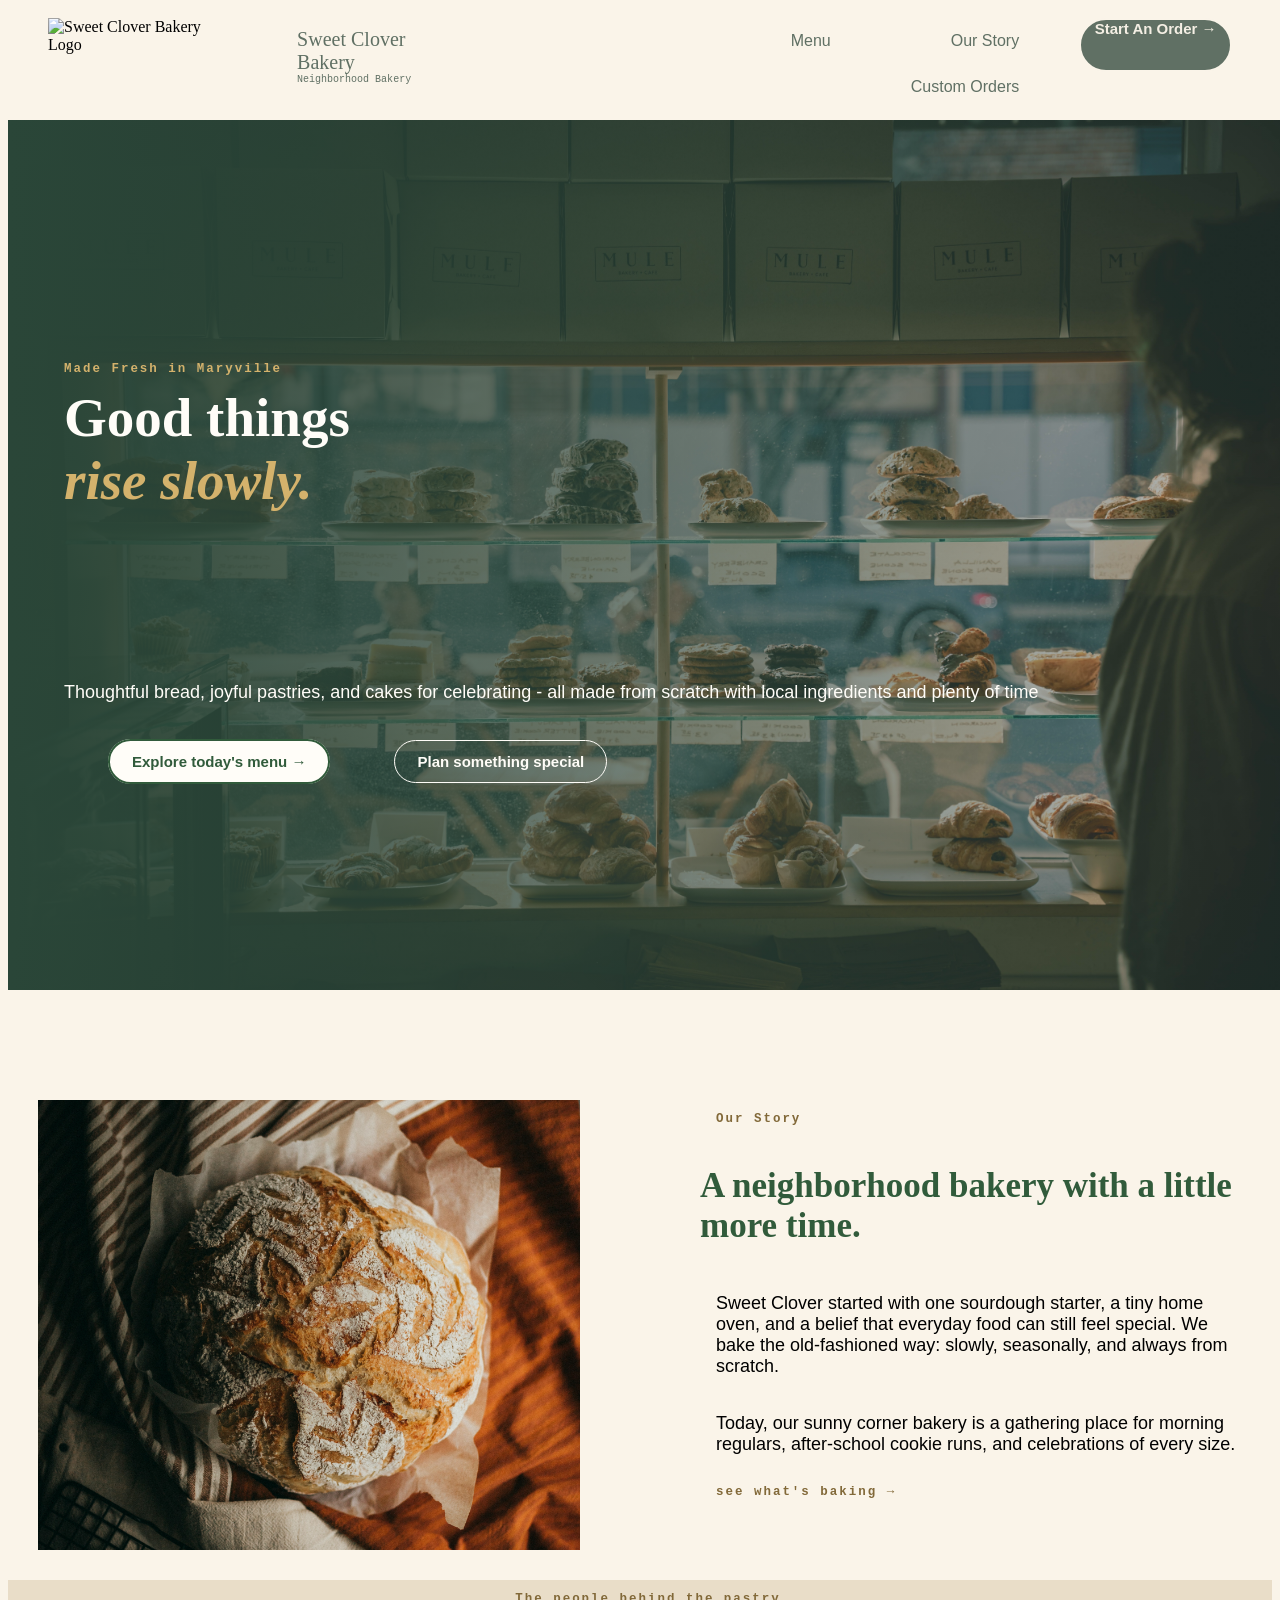
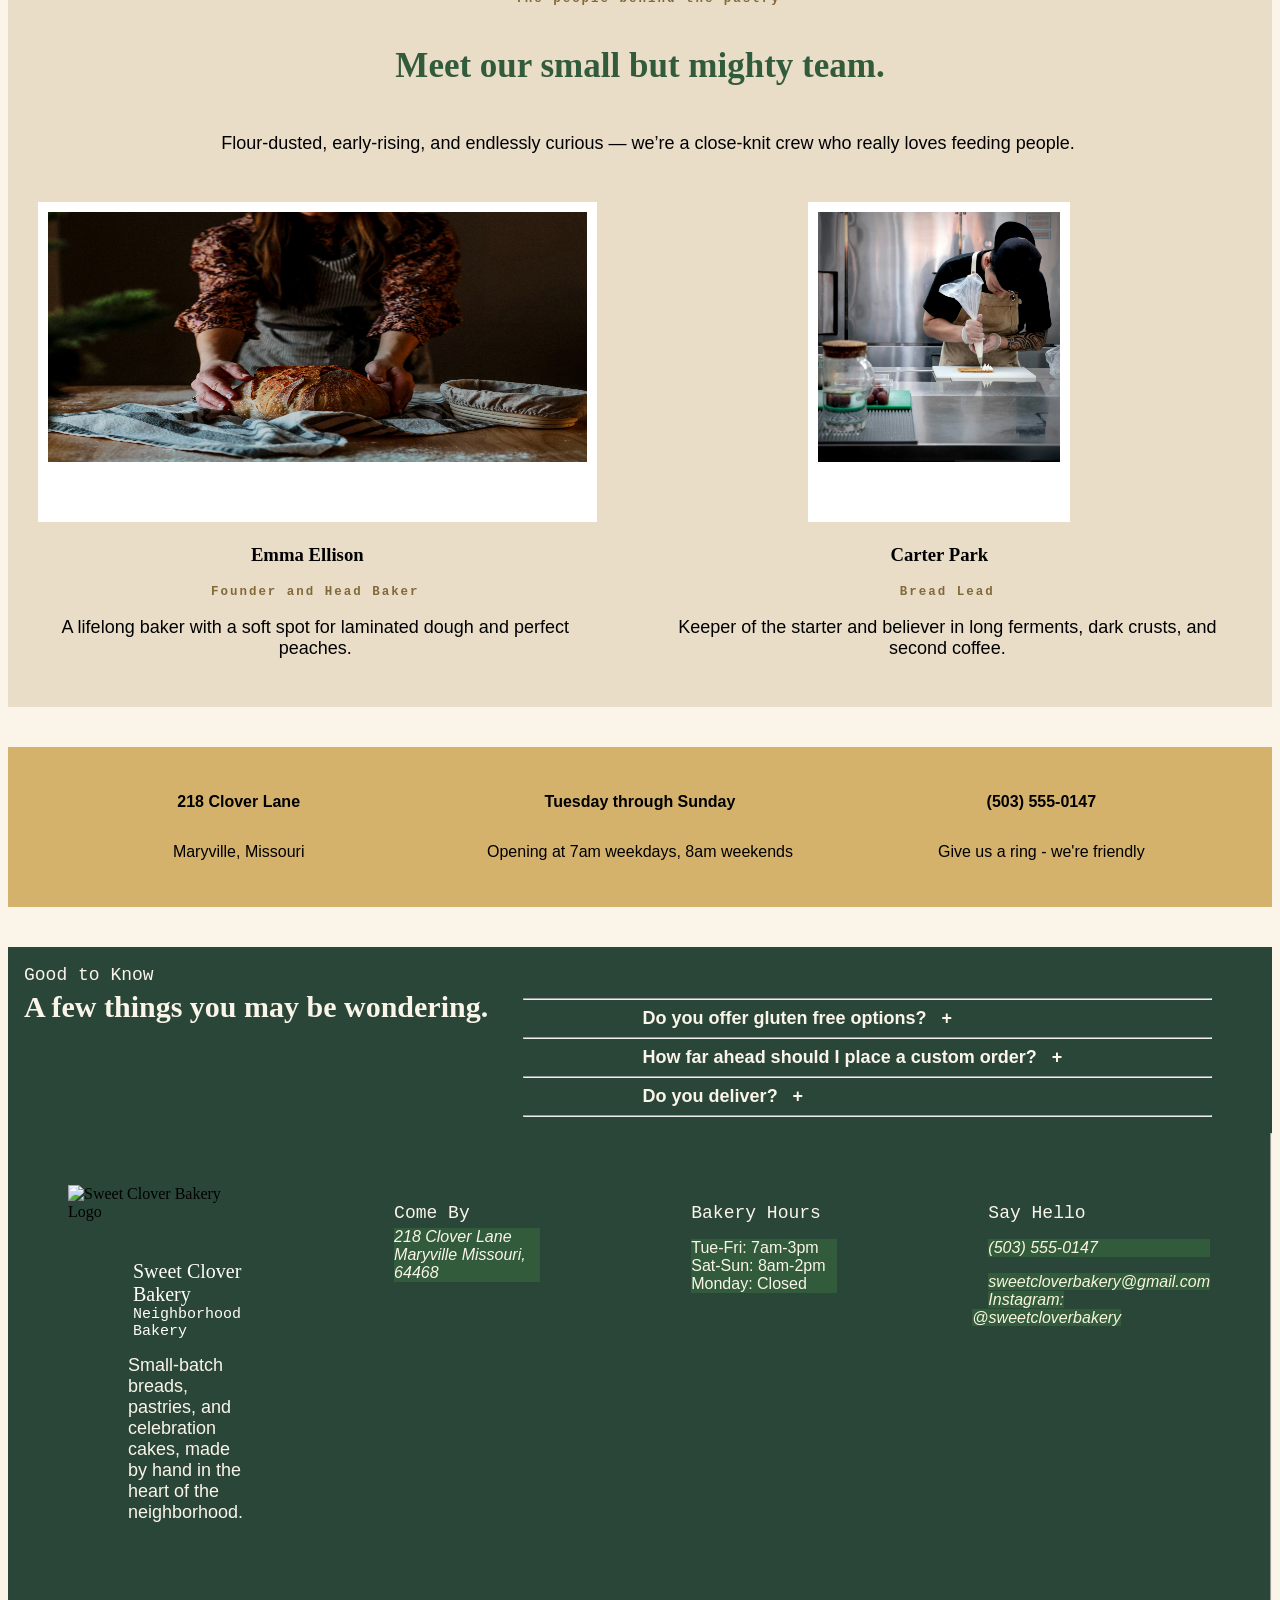
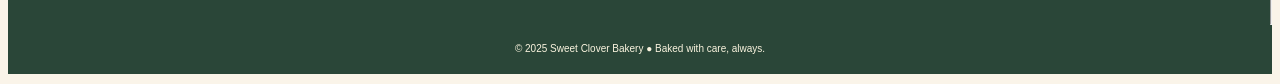
==== commit 5b0e1b47: "styling changes button fixed, small viewport styles added" ====
--- a/index.html
+++ b/index.html
@@ -8,7 +8,7 @@
          Date:   10/17/2026
    
          Filename: index.html
-      NOTES: FIX STYLESHEET/REPO TO LOWERCASE, FIX HEADER AND FOOTER TWEAKING
+   
       -->
       
       <meta charset="utf-8" />
@@ -38,7 +38,7 @@
             </ul>
             
             <!--Start an Order button, arrow unicode from W3Schools-->
-            <button id="startOrder" type="button">Start An Order &#8594;</button>
+            <a href="menu.html" id="startOrder">Start An Order &#8594;</a>
          </nav>
       </header>
       <main>
@@ -51,8 +51,8 @@
             <h1 id="riseSlowly"><em>rise slowly.</em></h1>
 
              <p class="paragraph">Thoughtful bread, joyful pastries, and cakes for celebrating - all made from scratch with local ingredients and plenty of time</p>
-            <button id="menuButton" type="button">Explore today's menu &#8594;</button>
-            <button id="customButton" type="button">Plan something special</button>
+            <a href="menu.html" id="menuButton">Explore today's menu &#8594;</a>
+            <a href="custom.html" id="customButton">Plan something special</a>
          </div>
       
          <!-- "Our Story" part of homepage -->
@@ -98,7 +98,7 @@
                
                <div id="carter">
                   <img class="carterImage" src="carter.jpg" alt="Bread Lead Carter frosting a desert" />
-                  <h3>Theo Park</h3>
+                  <h3>Carter Park</h3>
                   <p class="smallHeadingBrown">Bread Lead</p>
 
                   <p class="paragraph">Keeper of the starter and believer in long ferments, dark crusts, and second coffee.</p>
@@ -155,7 +155,7 @@
          </div>
         
    <!-- logo and name, blurb-->
-         <div class="row" id="contacDivParent">
+         <div class="row" id="contactDivParent">
             <div class="contactDivChild">
                <img id="bottomLogo" src="greenLogo.png" alt= "Sweet Clover Bakery Logo" >
  
--- a/styles.css
+++ b/styles.css
@@ -50,7 +50,7 @@
    padding: 14px 60px;
    text-decoration: none;
    font-family: 'Roboto', 'Open Sans', sans-serif;
-   color: rgb(102, 120, 107);
+   color: #607064; 
    display: flex;
    flex-direction: row;
    flex-wrap: nowrap;
@@ -62,14 +62,14 @@
 span.smallTitle{
    font-family: 'Times New Roman', 'Times', serif;
    font-size: 20px;
-   color: rgb(102, 120, 107);
+   color: #607064;
    display: block;
 }
  
 p.smallSubtitle{
   font-family: 'Courier', monospace;
    font-size: 10px;
-   color: rgb(102, 120, 107);
+   color: #607064;
    display: block;
    margin-left: 60px;
 }
@@ -83,25 +83,44 @@
  
 
 
-/* INDEX Start an Order Button */
-button#startOrder{
-   background-color: rgb(102, 120, 107);
-   color: rgb(244, 239, 228);
+/* index buttons */
+a#startOrder, a#menuButton, a#customButton{
+   text-decoration: none;
+   text-align: center;
    border-radius: 60px;
-   border: 2px solid rgb(250, 244, 233);
    height: 50px;
    width: 150px;
-    font-family: 'Roboto', 'Open Sans', sans-serif;
-   cursor:pointer;
+   font-family: 'Roboto', 'Open Sans', sans-serif;
    font-size: 15px;
    font-weight: bold;
    cursor: pointer;
-    
    transition: background-color 0.2s ease,
                color 0.2s ease;
-  
-}
-
+}
+
+
+a#startOrder{
+   background-color: rgb(96, 112, 100);
+   color: rgb(244, 239, 228);
+   border: 2px solid rgb(250, 244, 233);
+
+}
+
+a#menuButton{
+   background-color:rgb(255, 253, 248);
+   color: rgb(49, 91, 59);
+   padding: 12px 22px;
+   border: 2px solid rgb(49, 91, 59);
+   margin: 0px 60px 0px 60px;
+}
+
+a#customButton{
+   background-color: transparent;
+   color:rgb(255, 253, 248);
+   padding: 12px 22px;
+   border: 0.5px solid rgb(255, 253, 248);
+   margin: 0px 60px 0px 0px;
+}
 
 /* HEADING AND TYPOGRAPHY STYLES */
 p.smallHeadingDefault{
@@ -190,37 +209,10 @@
    background-position: center;
 }
 
-button#menuButton{
-   background-color:rgb(255, 253, 248);
-   color: rgb(49, 91, 59);
-   padding: 12px 22px;
-   border: 2px solid rgb(49, 91, 59);
-   border-radius: 60px;
-   font-family: 'Roboto', 'Open Sans', sans-serif;
-   font-size: 15px;
-   font-weight: bold;
-   cursor: pointer;
-   transition: background-color 0.2s ease,
-               color 0.2s ease;
-   margin: 0px 60px 0px 60px;
-}
-
-
-
-button#customButton{
-   background-color: transparent;
-   color:rgb(255, 253, 248);
-   padding: 12px 22px;
-   border: 0.5px solid rgb(255, 253, 248);
-   border-radius: 60px;
-   font-family: 'Roboto', 'Open Sans', sans-serif;
-   font-size: 15px;
-   font-weight: bold;
-   cursor: pointer;
-   transition: background-color 0.2s ease,
-               color 0.2s ease;
-   margin: 0px 60px 0px 0px;
-}
+
+
+
+
 
 div#indexOurStory{
    display: flex;
@@ -235,7 +227,7 @@
    padding: 30px;
    display:flex;
    flex-direction: column;
-   align-items: left;
+   align-items: flex-start;
 }
 
 
@@ -265,21 +257,28 @@
    flex:1;
    display: flex;
    flex-direction: column;
-   background-color: white;
+   
+   
 }
 
 img.emmaImage{
    width: 100%;
-
+   height: 200px;
+   background-color: white;
+   padding: 10px 10px 60px 10px;
+    height: 250px;
  
 }
 
 img.carterImage{
    width: 40%;
-}
-
-
-/*collabsible FAQ menu styling */
+   background-color: white;
+   padding: 10px 10px 60px 10px;
+   height: 250px;
+}
+
+
+\
 div#indexOurStory{
    background-color: rgb(255, 253, 248);
 }
@@ -357,11 +356,11 @@
 
 } 
 
-p.yellowHeaders, yellowHeaders row{
+.yellowHeaders {
 flex: 1 0 100%;
 font-size: 18px;
 font-family: 'Courier', monospace;
-color: rgb(212, 178, 108);
+color: rgb(250, 244, 233);
 margin-bottom: 5px;
 margin-left: 16px;
 }
@@ -372,13 +371,14 @@
 
 #faqHeader{
    flex: 1 0 50%;
+   color: rgb(250, 244, 233);
 }
 
 #faqDropBox{
    flex: 1 0 50%;
 }
 
-#contacDivParent{
+#contactDivParent{
    flex: 1 0 25%;
    flex-wrap: nowrap;
 
@@ -411,7 +411,7 @@
 
 p.info, address.info, a.info{
    font-family: 'Roboto', 'Open Sans', sans-serif;
-   color:rgb(147, 158, 145);
+   color:rgb(250, 244, 233);
    background-color:rgb(49, 91, 59);
    margin-left: 16px;
 }
@@ -528,9 +528,70 @@
 .menuLink:hover {
    background-color: rgb(36, 69, 44);
 }
-
-
-
+/* MENU IMAGE AND TEXT LAYOUT */
+
+.menuLayout {
+    display: grid;
+    grid-template-columns: minmax(0, 1.3fr) minmax(0, 0.8fr);
+    align-items: center;
+    gap: 35px;
+}
+
+.menuLayout.reverse {
+    grid-template-columns: minmax(0, 0.8fr) minmax(0, 1.3fr);
+}
+
+.menuTable {
+    min-width: 0;
+    width: 100%;
+    overflow-x: auto;
+}
+
+.menuCategory table {
+    width: 100%;
+    table-layout: fixed;
+}
+
+.menuPhoto {
+    display: block;
+    width: 100%;
+    max-width: 360px;
+    height: 280px;
+    object-fit: cover;
+    justify-self: center;
+}
+
+/* BAKERY PHOTO GALLERY */
+
+#bakeryGallery {
+    max-width: 1200px;
+    margin: 0 auto;
+    padding: 40px 20px;
+    text-align: center;
+}
+
+#bakeryGallery h2 {
+    color: rgb(49, 91, 59);
+}
+
+#bakeryGallery p {
+    color: rgb(96, 112, 100);
+}
+
+.galleryGrid {
+    display: grid;
+    grid-template-columns: repeat(5, minmax(0, 1fr));
+    gap: 15px;
+    margin-top: 30px;
+}
+
+.galleryGrid img {
+    display: block;
+    width: 100%;
+    aspect-ratio: 1 / 1;
+    height: auto;
+    object-fit: cover;
+}
 
 /*CUSTOM PAGE STYLES */
 #customOrders {
@@ -719,6 +780,11 @@
    margin-bottom: 5px;
 }
 
+.customOptionList li {
+   clear:both;
+   line-height: 1.2;
+}
+
 /* Cookies and dessert boxes */
 
 #customOrders .customTreatGrid {
@@ -938,7 +1004,7 @@
 
    #customOrders .customSubmitButton,
    #customOrders .customResetButton,
-   button#startOrder{
+   a#startOrder{
       width: 100%;
    }
 }
@@ -971,6 +1037,49 @@
    #customOrders .customFormGrid {
       grid-template-columns: repeat(2, minmax(0, 1fr));
    }
+   
+   nav{
+      flex-direction: row;
+      justify-content: space-between;
+      padding: 10px 40px;
+   }
+   nav ul{
+      margin: 0px;
+   
+   }
+   
+   #indexBanner {
+      padding: 100px 40px;
+   }
+   
+   .ourStoryCols{
+      flex: 1;
+   }
+   
+   #indexInfoSection{
+      flex-direction: row;
+      justify-content: space-around;
+      padding: 30px;
+      margin: 40px auto;
+   }
+
+   
+   #faqHeader{
+      flex: 1;
+   }
+   
+   #faqDropBox{
+      flex: 1.5;
+   }
+   
+   #faqDropBox details p{
+      margin: 12px 0px 0px 0px;
+      font-size: 12px;
+      line-height: 1.5;
+   }
+   
+   
+   
 }
 
 
@@ -1009,4 +1118,131 @@
    html {
       scroll-behavior: auto;
    }
+}
+/* MENU AND GALLERY RESPONSIVE STYLES */
+
+/* Mobile screens */
+@media only screen and (max-width: 640px) {
+
+    .menuLayout,
+    .menuLayout.reverse {
+        grid-template-columns: 1fr;
+        gap: 20px;
+    }
+
+    .menuPhoto {
+        max-width: 100%;
+        height: 220px;
+    }
+
+    .menuCategory th,
+    .menuCategory td {
+        padding: 8px 5px;
+        font-size: 13px;
+        overflow-wrap: break-word;
+    }
+
+    .galleryGrid {
+        grid-template-columns: repeat(2, minmax(0, 1fr));
+        gap: 10px;
+    }
+   
+   a#startOrder{
+      width: 100%;
+   }
+   nav{
+      gap: 10px;
+      padding: 5px;
+   }
+   
+   nav ul{
+      flex-wrap: wrap;
+      justify-content: center;
+      gap: 10px;
+      margin: 5px 0px 10px 0px;
+   }
+   
+   nav ul li a{
+      font-size: 12px;
+      padding: 4px 8px;
+   }
+   
+   div#indexBanner{
+      padding: 45px 15px;
+   }
+   
+   div#indexBanner h1{
+      font-size: 32px;
+   }
+   
+   #indexBanner a#menuButton,
+   #indexBanner a#customButton{
+      display: block;
+      padding: 5px 10px;  /* Enlarges the touch target area for easy tapping */
+    text-align: center;  /* Centers button labels */
+    font-size: 16px; 
+      margin: 0px 0px 5px 5px;
+   }
+   
+   img#firstLoaf{
+      display: block;
+      width: 100%;
+      height: 250px;
+      object-fit: cover;
+   }
+   
+   
+   img#emmaImage, img#carterImage{
+      max-height: 250px;
+      width: 100%;
+      object-fit: cover;
+   }
+   
+   .row{
+      flex-direction: column;
+   }
+   
+   #faqHeader h2{
+   }
+   
+   #faqDropBox{
+      display: flex;
+      flex-direction: column;
+      margin-top: 0px;
+      margin-bottom: 25px;
+   }
+   
+   div#contactDivParent{
+      flex-direction: column;
+   }
+   
+   #faqDropBox details{
+      border: 1px solid;
+      border-radius: 6px;
+      
+   }
+
+   div.contactDivChild{
+      width: auto;
+      max-width: 85%;
+      flex-direction: column;
+      margin-top: 100px;
+      padding-top: 30px;
+   }
+   
+}
+/* Tablet screens */
+@media only screen and (min-width: 641px) and (max-width: 1020px) {
+
+    .galleryGrid {
+        grid-template-columns: repeat(3, minmax(0, 1fr));
+    }
+
+    .menuPhoto {
+        height: 240px;
+    }
+}
+/* Accessibility: Contact section text contrast */
+.contactDivChild:nth-child(1) > .paragraph {
+    color: #faf4e9;
 }
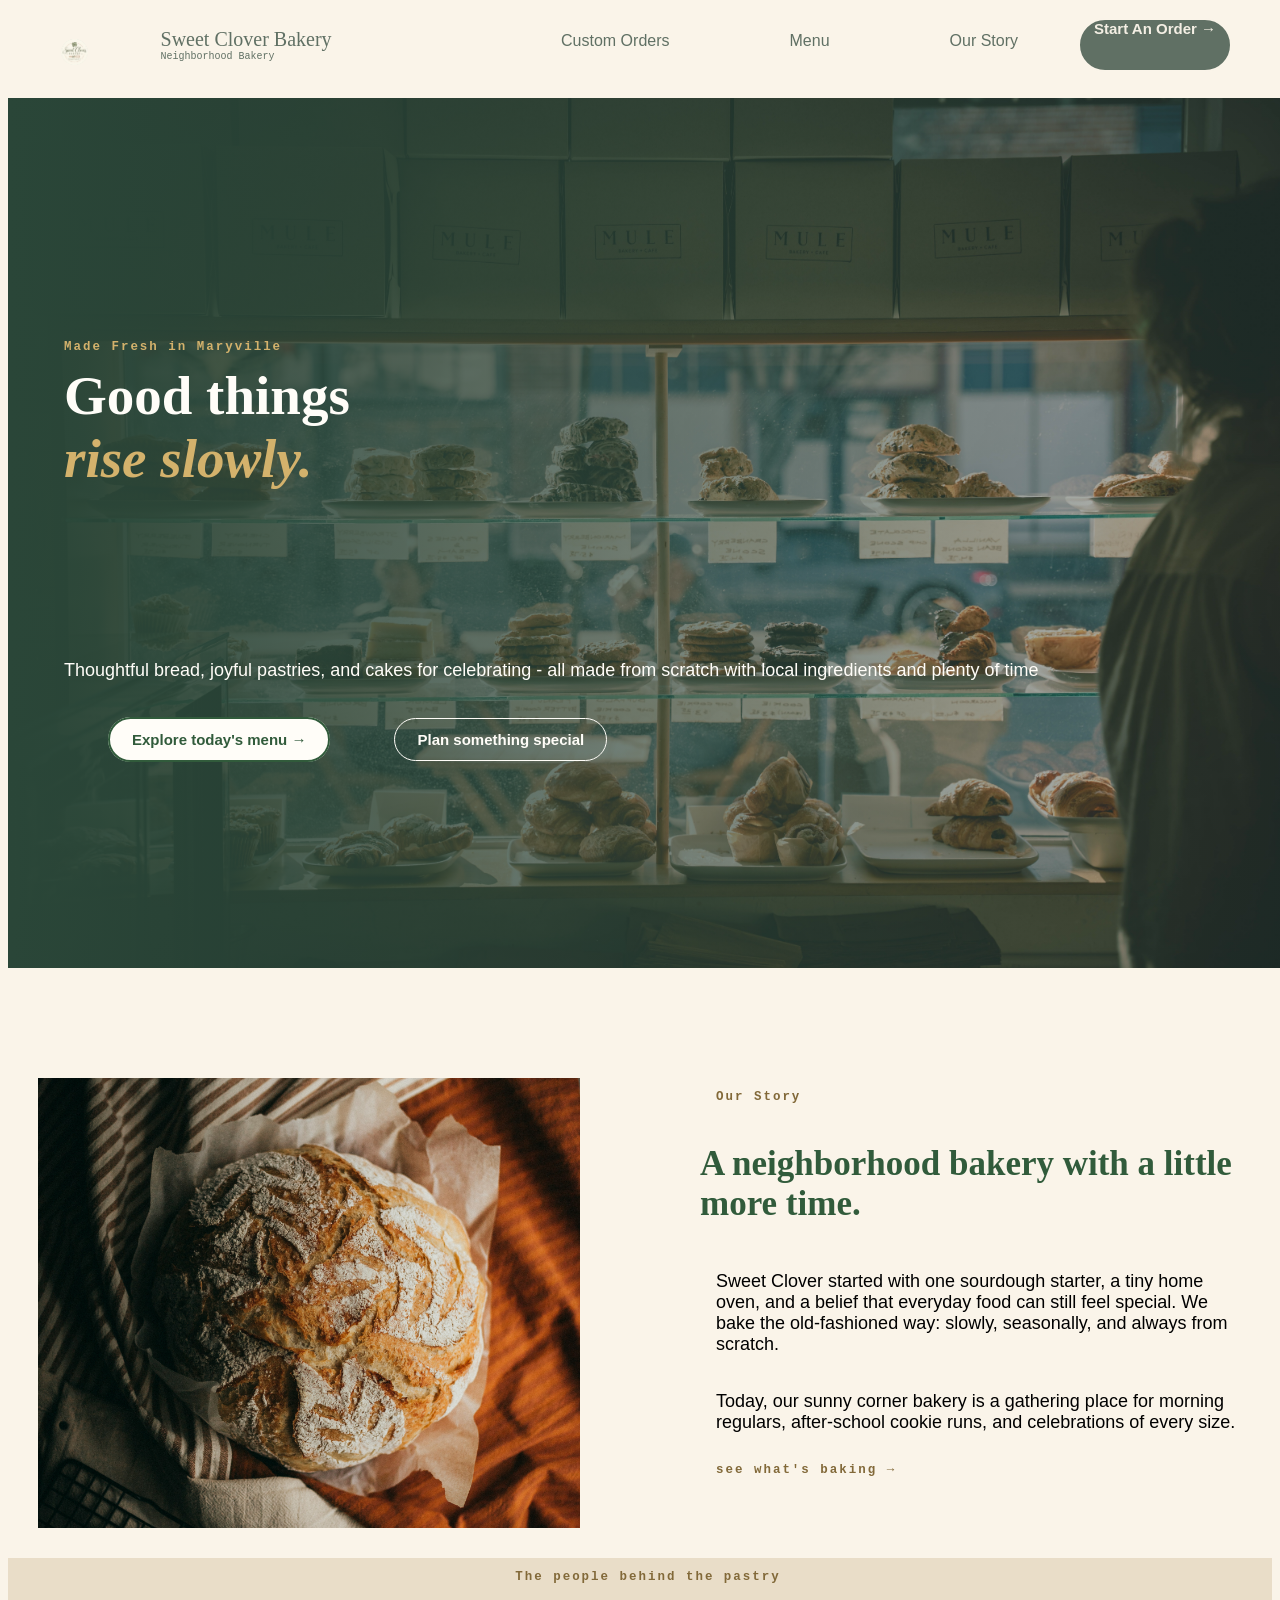
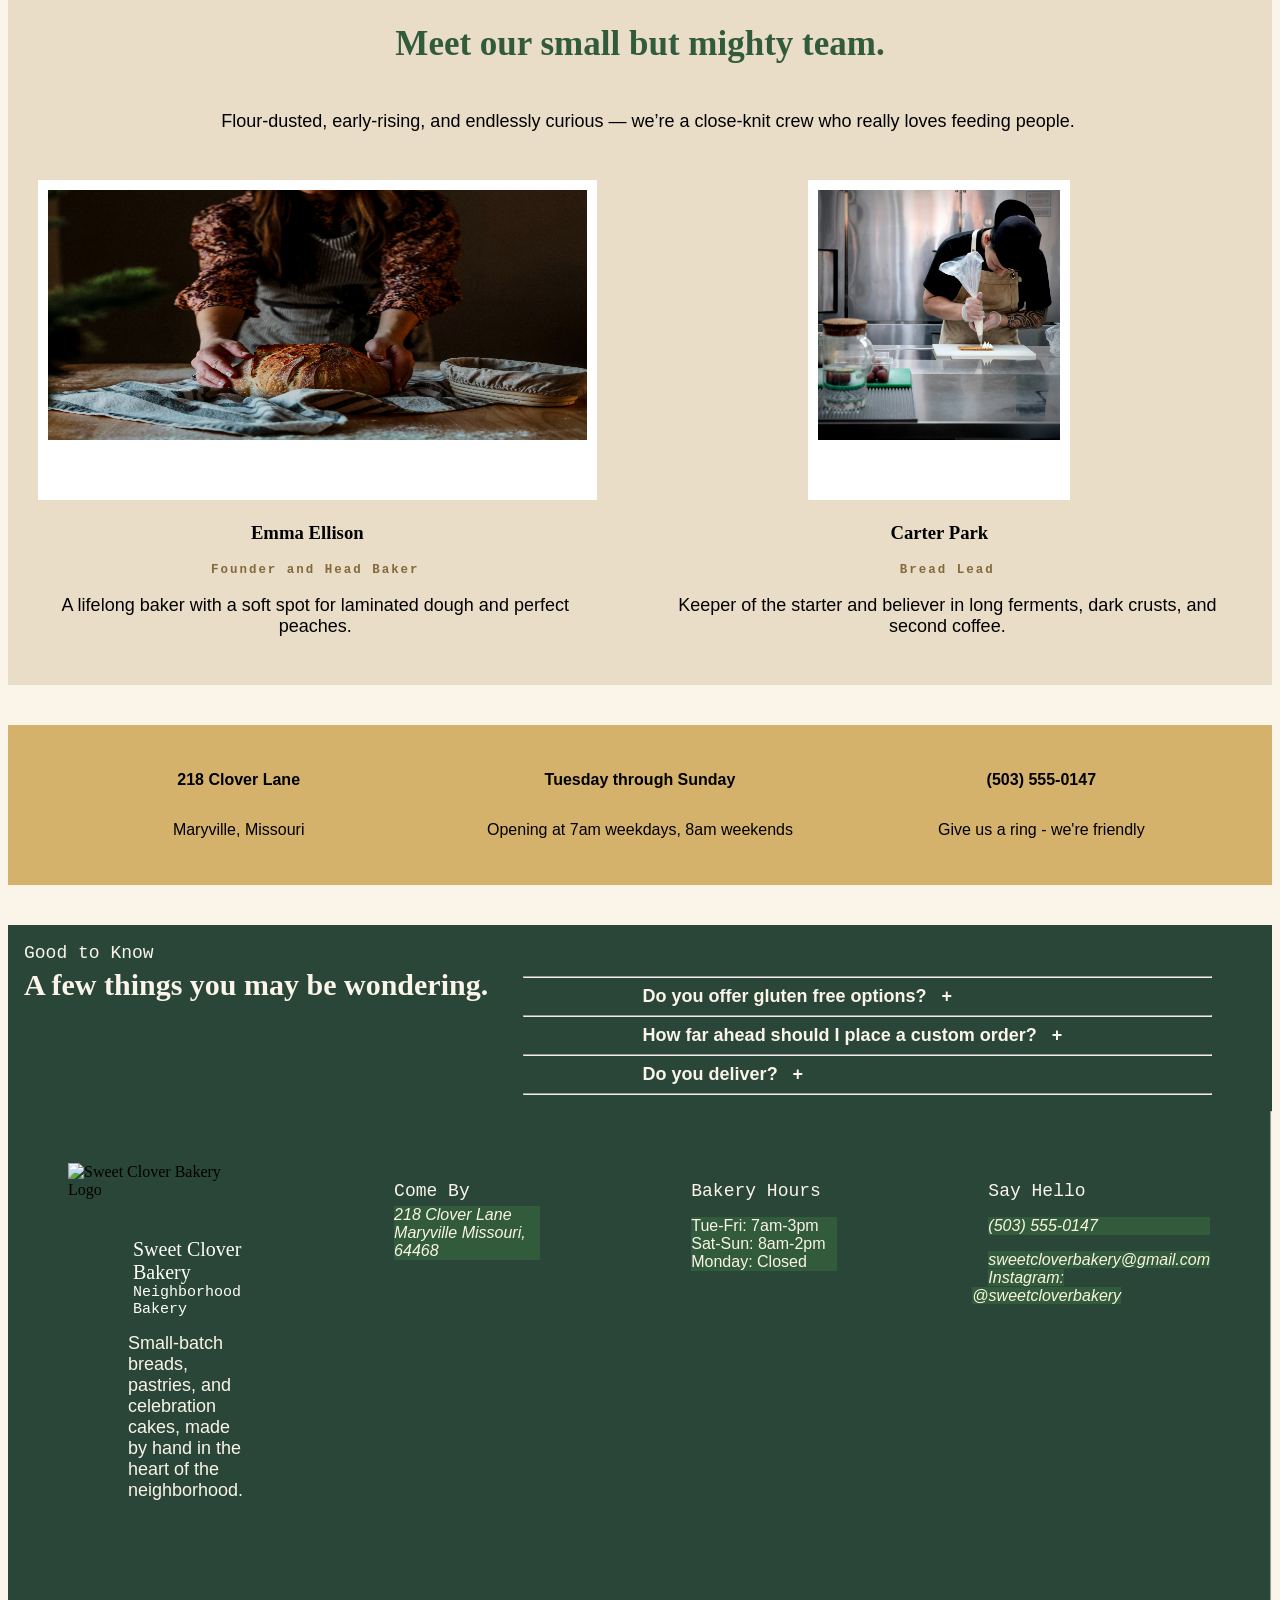
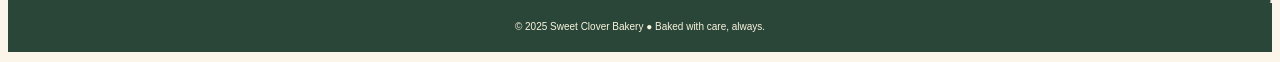
==== commit 41a4989f: "logo fixed" ====
--- a/index.html
+++ b/index.html
@@ -22,7 +22,7 @@
          <nav>
            
              <!--logo -->
-               <img class="scLogo" src="sweetCloverLogo.png" alt= "Sweet Clover Bakery Logo">
+               <img class="scLogo" src="circularLogo.png" alt= "Sweet Clover Bakery Logo">
             
              
                <!-- Business Name header, code from: https://share.google/aimode/2FZoVvtYfwHOFoLVv -->
--- a/styles.css
+++ b/styles.css
@@ -76,8 +76,8 @@
  
 
 img.scLogo{
-   height: 50px;
-   width: auto;
+   height: 70px;
+   
    margin: 0px;
 }
  
